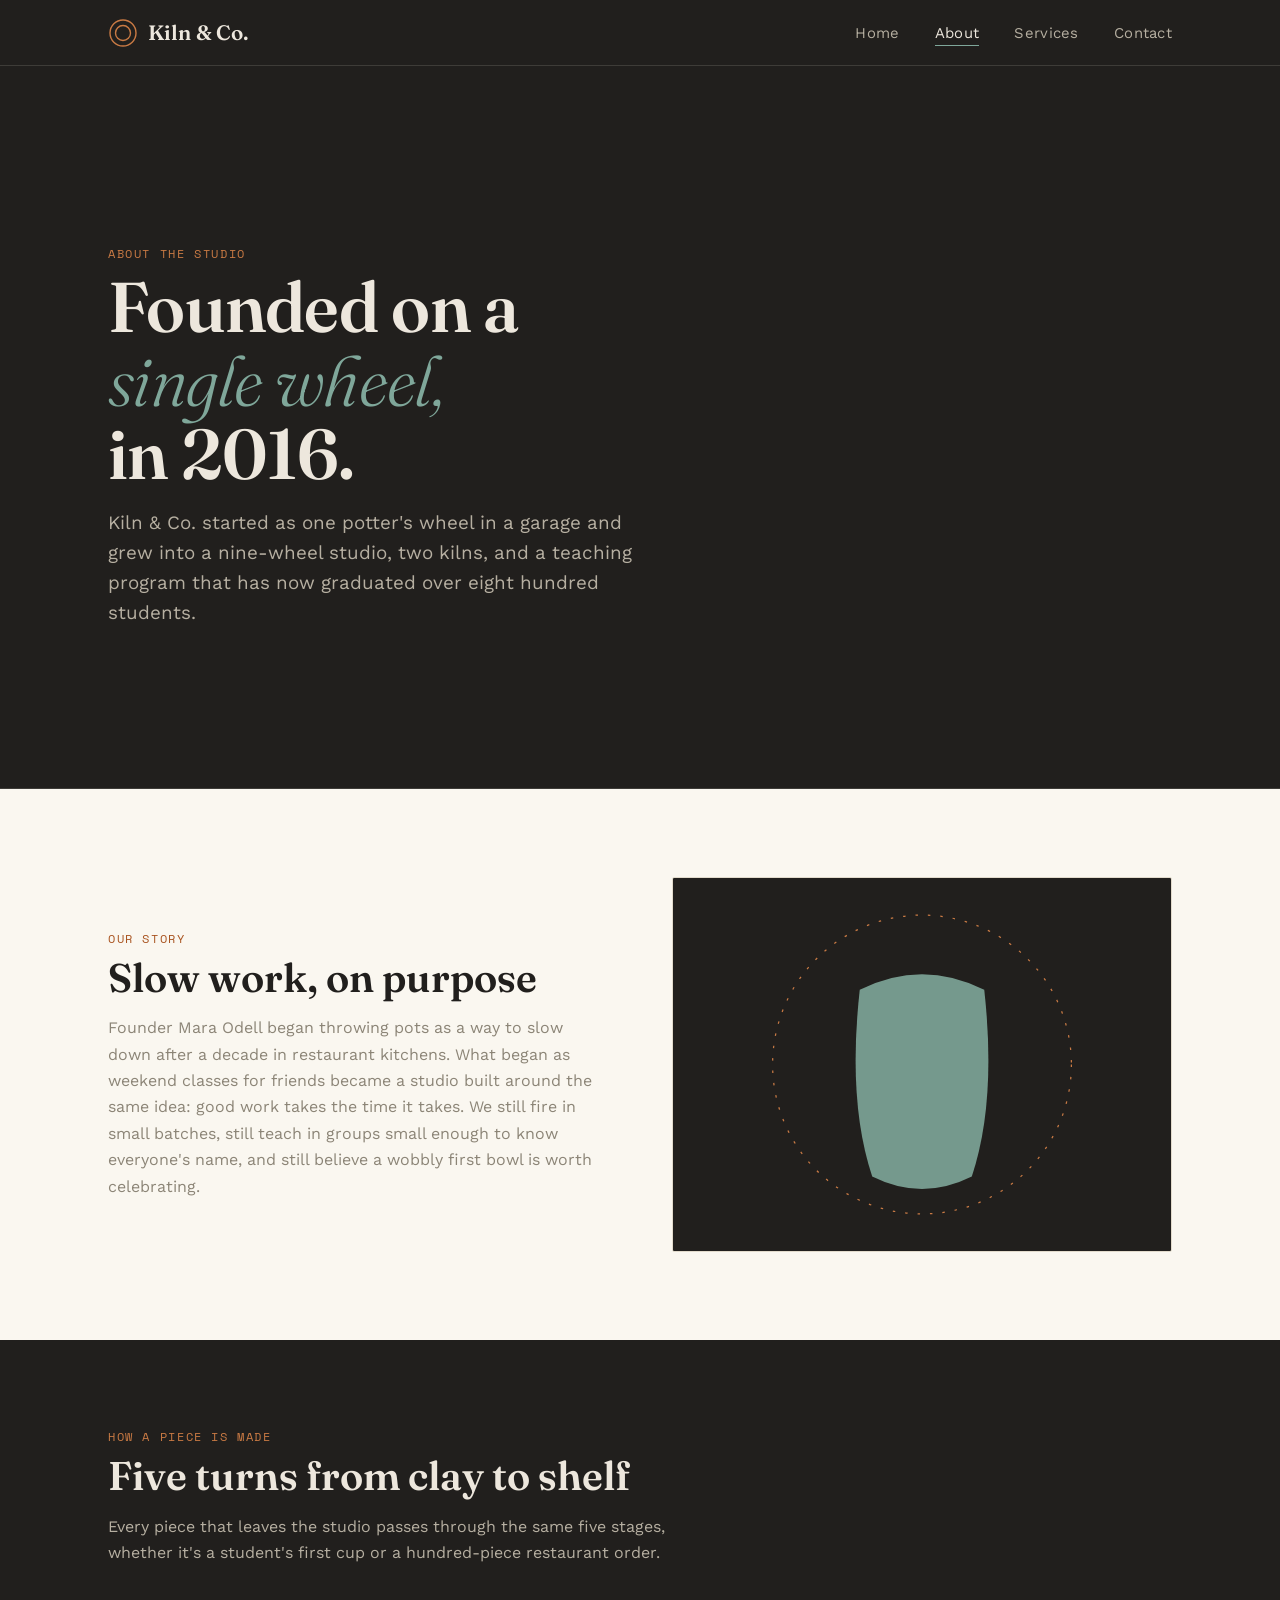
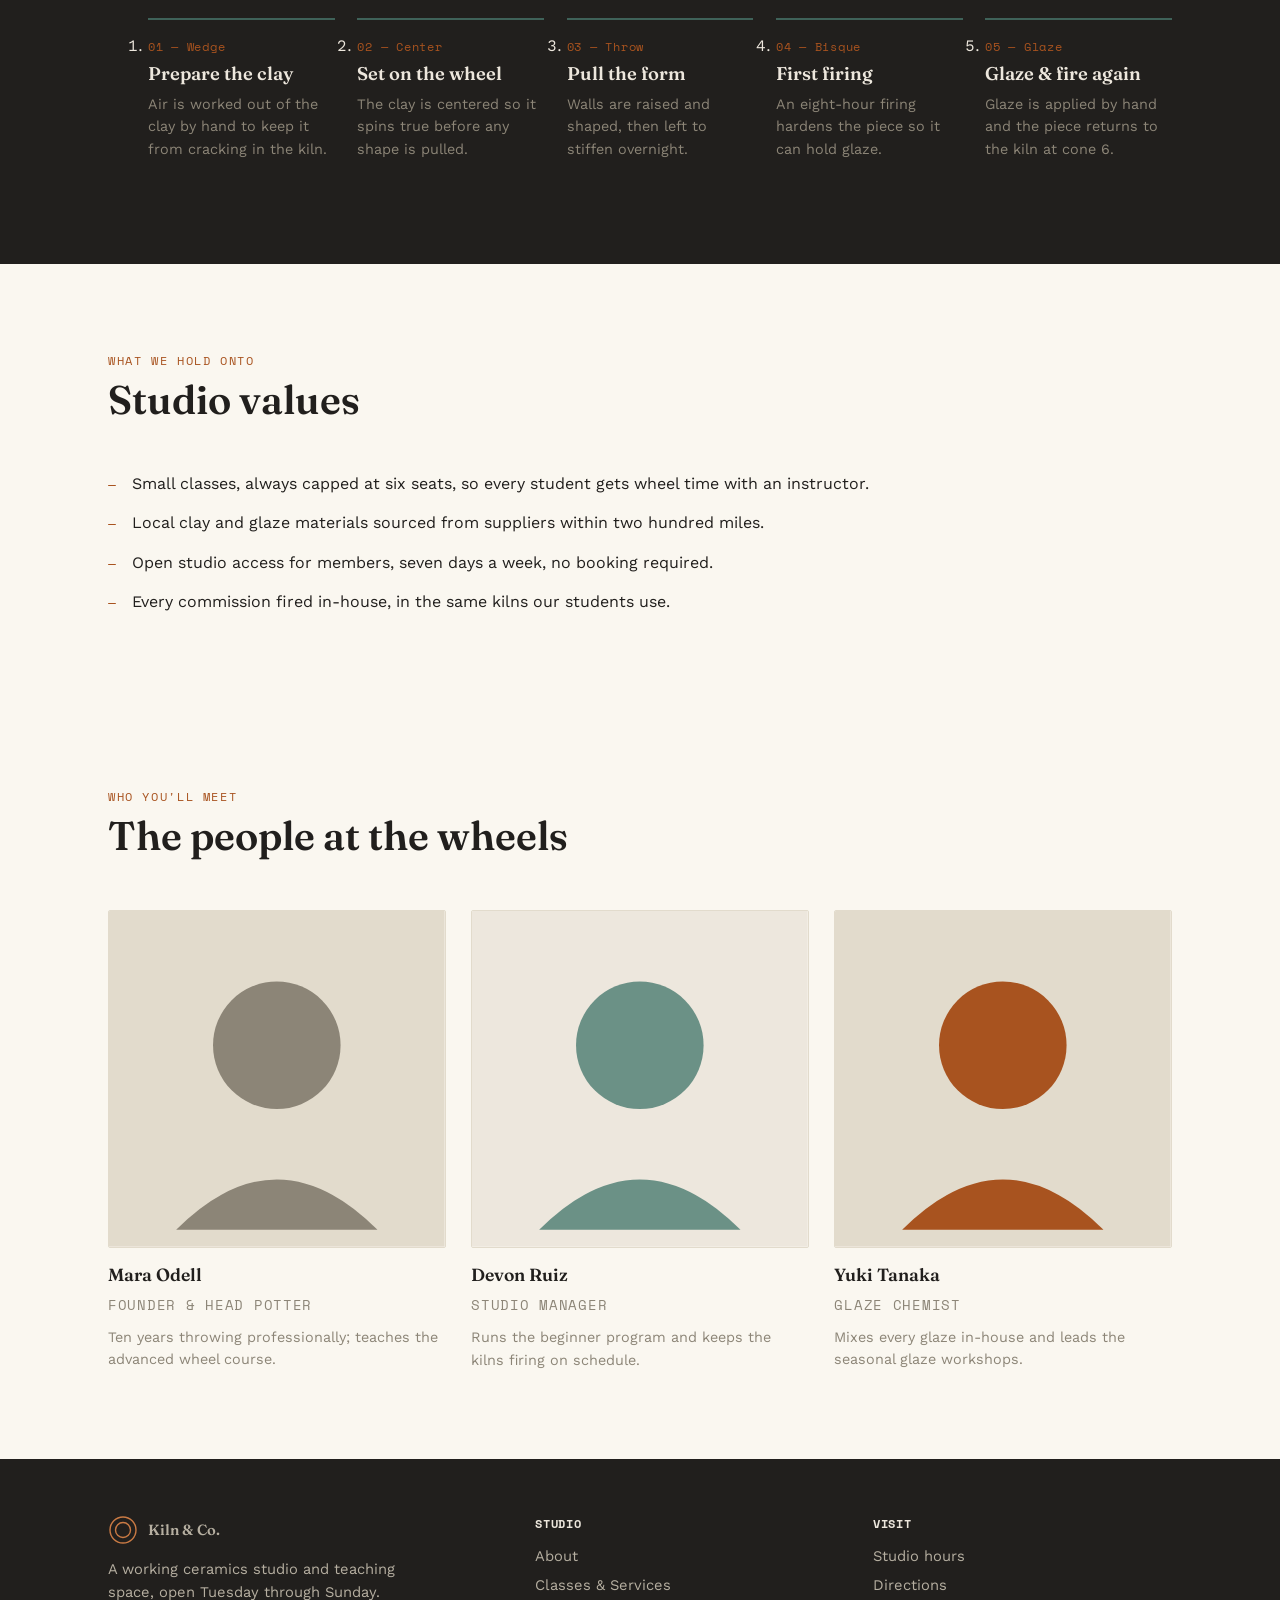
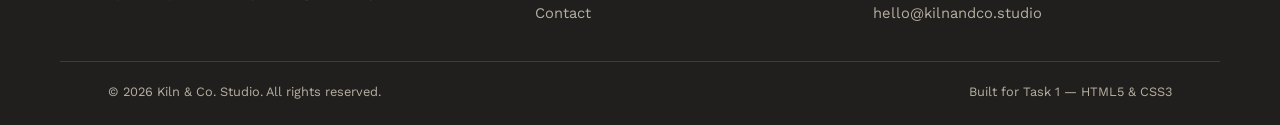
==== about.html @ 034b01cf "Initial commit" ====
<!DOCTYPE html>
<html lang="en">
<head>
<meta charset="UTF-8" />
<meta name="viewport" content="width=device-width, initial-scale=1.0" />
<title>About — Kiln &amp; Co.</title>
<meta name="description" content="The story, process, and people behind Kiln & Co. ceramics studio." />
<link rel="preconnect" href="https://fonts.googleapis.com">
<link rel="preconnect" href="https://fonts.gstatic.com" crossorigin>
<link href="https://fonts.googleapis.com/css2?family=Fraunces:ital,wght@0,300;0,600;1,300&family=Work+Sans:wght@400;500;600&family=Space+Mono:wght@400;700&display=swap" rel="stylesheet">
<link rel="stylesheet" href="assets/css/style.css" />
</head>
<body>

<header class="site-header">
  <div class="wrap site-header__inner">
    <a href="index.html" class="logo">
      <svg class="logo__mark" viewBox="0 0 30 30"><circle cx="15" cy="15" r="13"/><circle cx="15" cy="15" r="7.5"/></svg>
      Kiln &amp; Co.
    </a>
    <button class="nav-toggle" aria-expanded="false" aria-controls="primary-nav" aria-label="Toggle navigation menu">
      <span></span>
    </button>
    <nav class="primary-nav" id="primary-nav" aria-label="Primary">
      <ul>
        <li><a href="index.html">Home</a></li>
        <li><a href="about.html" aria-current="page">About</a></li>
        <li><a href="services.html">Services</a></li>
        <li><a href="contact.html">Contact</a></li>
      </ul>
    </nav>
  </div>
</header>

<main>

  <section class="hero hero--page">
    <div class="wrap hero__inner">
      <div>
        <p class="eyebrow eyebrow--light">About the studio</p>
        <h1 class="hero__title">Founded on a<br /><em>single wheel,</em><br />in 2016.</h1>
        <p class="hero__lede">Kiln & Co. started as one potter's wheel in a garage and grew into a nine-wheel studio, two kilns, and a teaching program that has now graduated over eight hundred students.</p>
      </div>
    </div>
  </section>

  <section class="section section--paper">
    <div class="wrap">
      <div class="split">
        <div>
          <p class="eyebrow">Our story</p>
          <h2 class="section__title">Slow work, on purpose</h2>
          <p class="section__lede">Founder Mara Odell began throwing pots as a way to slow down after a decade in restaurant kitchens. What began as weekend classes for friends became a studio built around the same idea: good work takes the time it takes. We still fire in small batches, still teach in groups small enough to know everyone's name, and still believe a wobbly first bowl is worth celebrating.</p>
        </div>
        <div class="visual-frame">
          <svg viewBox="0 0 400 300" preserveAspectRatio="xMidYMid slice"><rect width="400" height="300" fill="#211f1d"/><path d="M150 90 Q140 180 160 240 Q200 260 240 240 Q260 180 250 90 Q200 65 150 90 Z" fill="#7fa79a" opacity="0.9"/><circle cx="200" cy="150" r="120" fill="none" stroke="#c97a44" stroke-width="1" stroke-dasharray="2 8"/></svg>
        </div>
      </div>
    </div>
  </section>

  <section class="section section--ink">
    <div class="wrap">
      <div class="section__head">
        <p class="eyebrow eyebrow--light">How a piece is made</p>
        <h2 class="section__title">Five turns from clay to shelf</h2>
        <p class="section__lede">Every piece that leaves the studio passes through the same five stages, whether it's a student's first cup or a hundred-piece restaurant order.</p>
      </div>
      <ol class="process">
        <li class="process__step">
          <span class="process__num">01 — Wedge</span>
          <h3 class="process__title">Prepare the clay</h3>
          <p>Air is worked out of the clay by hand to keep it from cracking in the kiln.</p>
        </li>
        <li class="process__step">
          <span class="process__num">02 — Center</span>
          <h3 class="process__title">Set on the wheel</h3>
          <p>The clay is centered so it spins true before any shape is pulled.</p>
        </li>
        <li class="process__step">
          <span class="process__num">03 — Throw</span>
          <h3 class="process__title">Pull the form</h3>
          <p>Walls are raised and shaped, then left to stiffen overnight.</p>
        </li>
        <li class="process__step">
          <span class="process__num">04 — Bisque</span>
          <h3 class="process__title">First firing</h3>
          <p>An eight-hour firing hardens the piece so it can hold glaze.</p>
        </li>
        <li class="process__step">
          <span class="process__num">05 — Glaze</span>
          <h3 class="process__title">Glaze &amp; fire again</h3>
          <p>Glaze is applied by hand and the piece returns to the kiln at cone 6.</p>
        </li>
      </ol>
    </div>
  </section>

  <section class="section section--paper">
    <div class="wrap">
      <div class="section__head">
        <p class="eyebrow">What we hold onto</p>
        <h2 class="section__title">Studio values</h2>
      </div>
      <ul class="value-list">
        <li><span class="value-mark">—</span><span>Small classes, always capped at six seats, so every student gets wheel time with an instructor.</span></li>
        <li><span class="value-mark">—</span><span>Local clay and glaze materials sourced from suppliers within two hundred miles.</span></li>
        <li><span class="value-mark">—</span><span>Open studio access for members, seven days a week, no booking required.</span></li>
        <li><span class="value-mark">—</span><span>Every commission fired in-house, in the same kilns our students use.</span></li>
      </ul>
    </div>
  </section>

  <section class="section section--paper">
    <div class="wrap">
      <div class="section__head">
        <p class="eyebrow">Who you'll meet</p>
        <h2 class="section__title">The people at the wheels</h2>
      </div>
      <div class="grid grid--3">
        <article class="person">
          <div class="person__portrait">
            <svg viewBox="0 0 200 200" preserveAspectRatio="xMidYMid slice"><rect width="200" height="200" fill="#e2dbcc"/><circle cx="100" cy="80" r="38" fill="#8c8577"/><path d="M40 190 Q100 130 160 190 Z" fill="#8c8577"/></svg>
          </div>
          <h3 class="person__name">Mara Odell</h3>
          <p class="person__role">Founder &amp; Head Potter</p>
          <p>Ten years throwing professionally; teaches the advanced wheel course.</p>
        </article>
        <article class="person">
          <div class="person__portrait">
            <svg viewBox="0 0 200 200" preserveAspectRatio="xMidYMid slice"><rect width="200" height="200" fill="#ede7dd"/><circle cx="100" cy="80" r="38" fill="#6b9186"/><path d="M40 190 Q100 130 160 190 Z" fill="#6b9186"/></svg>
          </div>
          <h3 class="person__name">Devon Ruiz</h3>
          <p class="person__role">Studio Manager</p>
          <p>Runs the beginner program and keeps the kilns firing on schedule.</p>
        </article>
        <article class="person">
          <div class="person__portrait">
            <svg viewBox="0 0 200 200" preserveAspectRatio="xMidYMid slice"><rect width="200" height="200" fill="#e2dbcc"/><circle cx="100" cy="80" r="38" fill="#a8531f"/><path d="M40 190 Q100 130 160 190 Z" fill="#a8531f"/></svg>
          </div>
          <h3 class="person__name">Yuki Tanaka</h3>
          <p class="person__role">Glaze Chemist</p>
          <p>Mixes every glaze in-house and leads the seasonal glaze workshops.</p>
        </article>
      </div>
    </div>
  </section>

</main>

<footer class="site-footer">
  <div class="wrap footer-grid">
    <div class="footer-brand">
      <a href="index.html" class="logo">
        <svg class="logo__mark" viewBox="0 0 30 30"><circle cx="15" cy="15" r="13"/><circle cx="15" cy="15" r="7.5"/></svg>
        Kiln &amp; Co.
      </a>
      <p>A working ceramics studio and teaching space, open Tuesday through Sunday.</p>
    </div>
    <div>
      <h4>Studio</h4>
      <ul>
        <li><a href="about.html">About</a></li>
        <li><a href="services.html">Classes &amp; Services</a></li>
        <li><a href="contact.html">Contact</a></li>
      </ul>
    </div>
    <div>
      <h4>Visit</h4>
      <ul>
        <li><a href="contact.html">Studio hours</a></li>
        <li><a href="contact.html">Directions</a></li>
        <li><a href="mailto:hello@kilnandco.studio">hello@kilnandco.studio</a></li>
      </ul>
    </div>
  </div>
  <div class="wrap footer-bottom">
    <span>© 2026 Kiln &amp; Co. Studio. All rights reserved.</span>
    <span>Built for Task 1 — HTML5 &amp; CSS3</span>
  </div>
</footer>

<script src="assets/js/main.js"></script>
</body>
</html>
---- assets/css/style.css ----
:root {
  --ink: #211f1d;
  --ink-soft: #33302b;
  --ink-line: rgba(237, 231, 221, 0.14);
  --bone: #ede7dd;
  --bone-dim: #e2dbcc;
  --paper: #faf7f0;
  --glaze: #3f6259;
  --glaze-light: #7fa79a;
  --glaze-dim: #eaf0ee;
  --ember: #a8531f;
  --ember-light: #c97a44;
  --muted: #8c8577;
  --muted-on-dark: #b6afa1;

  --font-display: "Fraunces", "Iowan Old Style", serif;
  --font-body: "Work Sans", -apple-system, BlinkMacSystemFont, sans-serif;
  --font-label: "Space Mono", "Courier New", monospace;

  --max-w: 1160px;
  --gutter: clamp(1.25rem, 4vw, 3rem);
  --radius: 2px;
}

*,
*::before,
*::after {
  box-sizing: border-box;
}

html {
  scroll-behavior: smooth;
}

@media (prefers-reduced-motion: reduce) {
  html {
    scroll-behavior: auto;
  }
  *,
  *::before,
  *::after {
    animation-duration: 0.001ms !important;
    animation-iteration-count: 1 !important;
    transition-duration: 0.001ms !important;
  }
}

body {
  margin: 0;
  font-family: var(--font-body);
  color: var(--ink);
  background: var(--bone);
  -webkit-font-smoothing: antialiased;
}

img {
  max-width: 100%;
  display: block;
}

a {
  color: inherit;
}

ul {
  margin: 0;
  padding: 0;
}

h1,
h2,
h3,
h4,
p,
figure {
  margin: 0;
}

button {
  font-family: inherit;
}

:focus-visible {
  outline: 2px solid var(--ember);
  outline-offset: 3px;
}

.wrap {
  max-width: var(--max-w);
  margin-inline: auto;
  padding-inline: var(--gutter);
}

.eyebrow {
  font-family: var(--font-label);
  font-size: 0.72rem;
  letter-spacing: 0.14em;
  text-transform: uppercase;
  color: var(--ember);
}

.eyebrow--light {
  color: var(--ember-light);
}

.site-header {
  background: var(--ink);
  color: var(--bone);
  position: sticky;
  top: 0;
  z-index: 100;
  border-bottom: 1px solid var(--ink-line);
}

.site-header__inner {
  display: flex;
  align-items: center;
  justify-content: space-between;
  padding-block: 1.1rem;
}

.logo {
  display: flex;
  align-items: center;
  gap: 0.6rem;
  font-family: var(--font-display);
  font-size: 1.3rem;
  font-weight: 600;
  letter-spacing: 0.01em;
  text-decoration: none;
  color: var(--bone);
}

.logo__mark {
  width: 30px;
  height: 30px;
  flex-shrink: 0;
}

.logo__mark circle {
  fill: none;
  stroke: var(--ember-light);
  stroke-width: 1.4;
}

.nav-toggle {
  display: none;
  background: none;
  border: 1px solid var(--ink-line);
  border-radius: var(--radius);
  color: var(--bone);
  width: 42px;
  height: 38px;
  cursor: pointer;
  position: relative;
}

.nav-toggle span,
.nav-toggle span::before,
.nav-toggle span::after {
  content: "";
  position: absolute;
  left: 10px;
  right: 10px;
  height: 1.5px;
  background: var(--bone);
  transition: transform 0.25s ease, opacity 0.25s ease;
}

.nav-toggle span {
  top: 18px;
}

.nav-toggle span::before {
  top: -7px;
}

.nav-toggle span::after {
  top: 7px;
}

.nav-toggle[aria-expanded="true"] span {
  background: transparent;
}

.nav-toggle[aria-expanded="true"] span::before {
  transform: translateY(7px) rotate(45deg);
}

.nav-toggle[aria-expanded="true"] span::after {
  transform: translateY(-7px) rotate(-45deg);
}

.primary-nav ul {
  display: flex;
  gap: clamp(1.2rem, 3vw, 2.2rem);
  list-style: none;
}

.primary-nav a {
  text-decoration: none;
  font-size: 0.93rem;
  letter-spacing: 0.02em;
  color: var(--muted-on-dark);
  position: relative;
  padding-bottom: 4px;
}

.primary-nav a::after {
  content: "";
  position: absolute;
  left: 0;
  bottom: 0;
  width: 0;
  height: 1.5px;
  background: var(--ember-light);
  transition: width 0.25s ease;
}

.primary-nav a:hover,
.primary-nav a:focus-visible {
  color: var(--bone);
}

.primary-nav a:hover::after,
.primary-nav a:focus-visible::after {
  width: 100%;
}

.primary-nav a[aria-current="page"] {
  color: var(--bone);
}

.primary-nav a[aria-current="page"]::after {
  width: 100%;
  background: var(--glaze-light);
}

@media (max-width: 780px) {
  .nav-toggle {
    display: block;
  }

  .primary-nav {
    display: block;
    max-height: 0;
    overflow: hidden;
    transition: max-height 0.3s ease;
    width: 100%;
  }

  .primary-nav.is-open {
    max-height: 320px;
  }

  .site-header__inner {
    flex-wrap: wrap;
  }

  .primary-nav ul {
    flex-direction: column;
    gap: 0;
    padding-block: 0.5rem 1.2rem;
  }

  .primary-nav a {
    display: block;
    padding: 0.65rem 0;
    border-bottom: 1px solid var(--ink-line);
  }
}

.hero {
  background: var(--ink);
  color: var(--bone);
  position: relative;
  overflow: hidden;
  border-bottom: 1px solid var(--ink-line);
}

.hero__inner {
  padding-block: clamp(3.5rem, 9vw, 7.5rem) clamp(3rem, 8vw, 6rem);
  display: grid;
  grid-template-columns: 1.1fr 0.9fr;
  gap: clamp(2rem, 5vw, 4rem);
  align-items: center;
  position: relative;
  z-index: 2;
}

.hero--page {
  padding-block: clamp(2.6rem, 6vw, 4rem);
}

.hero--page .hero__inner {
  grid-template-columns: 1fr;
  text-align: left;
}

.hero__title {
  font-family: var(--font-display);
  font-weight: 600;
  font-size: clamp(2.4rem, 5.6vw, 4.4rem);
  line-height: 1.04;
  letter-spacing: -0.01em;
  margin-block: 0.5rem 1.1rem;
}

.hero__title em {
  font-style: italic;
  font-weight: 300;
  color: var(--glaze-light);
}

.hero__lede {
  font-size: clamp(1.02rem, 1.6vw, 1.18rem);
  line-height: 1.6;
  color: var(--muted-on-dark);
  max-width: 46ch;
}

.hero__actions {
  display: flex;
  gap: 1rem;
  margin-top: 2rem;
  flex-wrap: wrap;
}

.hero__wheel {
  position: relative;
  aspect-ratio: 1;
  width: 100%;
  max-width: 420px;
  justify-self: center;
}

.hero__wheel svg {
  width: 100%;
  height: 100%;
  animation: spin 60s linear infinite;
}

@keyframes spin {
  to {
    transform: rotate(360deg);
  }
}

.hero__wheel circle {
  fill: none;
  stroke: var(--ink-line);
}

.hero__wheel .ring-a {
  stroke: var(--ember-light);
  stroke-dasharray: 4 10;
}

.hero__wheel .ring-b {
  stroke: var(--glaze-light);
  opacity: 0.6;
}

.hero-bg-rings {
  position: absolute;
  right: -12%;
  top: 50%;
  transform: translateY(-50%);
  width: 640px;
  height: 640px;
  opacity: 0.12;
  z-index: 1;
  pointer-events: none;
}

.hero-bg-rings circle {
  fill: none;
  stroke: var(--bone);
}

.btn {
  display: inline-flex;
  align-items: center;
  gap: 0.5rem;
  font-family: var(--font-body);
  font-size: 0.94rem;
  font-weight: 500;
  padding: 0.85rem 1.6rem;
  border-radius: var(--radius);
  text-decoration: none;
  border: 1px solid transparent;
  cursor: pointer;
  transition: background 0.2s ease, color 0.2s ease, border-color 0.2s ease, transform 0.15s ease;
}

.btn:hover {
  transform: translateY(-1px);
}

.btn--primary {
  background: var(--ember);
  color: var(--paper);
}

.btn--primary:hover {
  background: var(--ember-light);
}

.btn--ghost {
  border-color: var(--ink-line);
  color: var(--bone);
}

.btn--ghost:hover {
  border-color: var(--bone);
}

.btn--dark {
  background: var(--ink);
  color: var(--bone);
}

.btn--dark:hover {
  background: var(--ink-soft);
}

.section {
  padding-block: clamp(3rem, 7vw, 5.5rem);
}

.section--paper {
  background: var(--paper);
}

.section--ink {
  background: var(--ink);
  color: var(--bone);
}

.section__head {
  max-width: 62ch;
  margin-bottom: clamp(2rem, 5vw, 3.2rem);
}

.section__title {
  font-family: var(--font-display);
  font-size: clamp(1.7rem, 3.4vw, 2.5rem);
  font-weight: 600;
  margin-top: 0.5rem;
  line-height: 1.15;
}

.section__lede {
  margin-top: 0.9rem;
  color: var(--muted);
  line-height: 1.65;
  max-width: 60ch;
}

.section--ink .section__lede {
  color: var(--muted-on-dark);
}

.grid {
  display: grid;
  gap: 1.6rem;
}

.grid--3 {
  grid-template-columns: repeat(3, 1fr);
}

.grid--2 {
  grid-template-columns: repeat(2, 1fr);
}

.grid--4 {
  grid-template-columns: repeat(4, 1fr);
}

@media (max-width: 900px) {
  .grid--3,
  .grid--4 {
    grid-template-columns: repeat(2, 1fr);
  }
}

@media (max-width: 600px) {
  .grid--2,
  .grid--3,
  .grid--4 {
    grid-template-columns: 1fr;
  }
}

.card {
  background: var(--bone);
  border: 1px solid var(--bone-dim);
  border-radius: var(--radius);
  padding: 1.8rem;
  display: flex;
  flex-direction: column;
  gap: 0.9rem;
  transition: transform 0.2s ease, box-shadow 0.2s ease;
}

.section--paper .card {
  background: var(--bone);
}

.card:hover {
  transform: translateY(-4px);
  box-shadow: 0 14px 30px rgba(33, 31, 29, 0.08);
}

.card__icon {
  width: 42px;
  height: 42px;
}

.card__icon circle,
.card__icon path {
  fill: none;
  stroke: var(--glaze);
  stroke-width: 1.5;
}

.card__title {
  font-family: var(--font-display);
  font-size: 1.28rem;
  font-weight: 600;
}

.card p {
  color: var(--muted);
  line-height: 1.6;
  font-size: 0.96rem;
}

.card__price {
  font-family: var(--font-label);
  color: var(--ember);
  font-size: 0.85rem;
}

.process {
  display: grid;
  grid-template-columns: repeat(5, 1fr);
  gap: 1.4rem;
  counter-reset: turn;
}

@media (max-width: 900px) {
  .process {
    grid-template-columns: repeat(2, 1fr);
  }
}

@media (max-width: 560px) {
  .process {
    grid-template-columns: 1fr;
  }
}

.process__step {
  border-top: 2px solid var(--glaze);
  padding-top: 1rem;
}

.process__num {
  font-family: var(--font-label);
  font-size: 0.78rem;
  color: var(--ember);
  letter-spacing: 0.06em;
}

.process__title {
  font-family: var(--font-display);
  font-size: 1.15rem;
  font-weight: 600;
  margin-top: 0.4rem;
}

.process__step p {
  margin-top: 0.5rem;
  color: var(--muted);
  font-size: 0.9rem;
  line-height: 1.55;
}

.gallery {
  display: grid;
  grid-template-columns: repeat(4, 1fr);
  gap: 1.1rem;
}

@media (max-width: 900px) {
  .gallery {
    grid-template-columns: repeat(2, 1fr);
  }
}

@media (max-width: 560px) {
  .gallery {
    grid-template-columns: 1fr;
  }
}

.gallery__item {
  border-radius: var(--radius);
  overflow: hidden;
  aspect-ratio: 4/5;
  position: relative;
  border: 1px solid var(--bone-dim);
}

.gallery__item svg {
  width: 100%;
  height: 100%;
}

.gallery__item figcaption {
  position: absolute;
  left: 0;
  right: 0;
  bottom: 0;
  padding: 0.7rem 0.9rem;
  font-family: var(--font-label);
  font-size: 0.7rem;
  letter-spacing: 0.04em;
  color: var(--paper);
  background: linear-gradient(to top, rgba(33, 31, 29, 0.75), transparent);
}

.person {
  text-align: left;
}

.person__portrait {
  aspect-ratio: 1;
  border-radius: var(--radius);
  overflow: hidden;
  margin-bottom: 1rem;
  border: 1px solid var(--bone-dim);
}

.person__name {
  font-family: var(--font-display);
  font-weight: 600;
  font-size: 1.1rem;
}

.person__role {
  font-family: var(--font-label);
  font-size: 0.72rem;
  color: var(--ember);
  letter-spacing: 0.05em;
  text-transform: uppercase;
  margin-top: 0.2rem;
}

.person p {
  margin-top: 0.6rem;
  color: var(--muted);
  font-size: 0.9rem;
  line-height: 1.55;
}

.quote {
  border-left: 2px solid var(--ember);
  padding-left: clamp(1.2rem, 3vw, 2rem);
}

.quote p {
  font-family: var(--font-display);
  font-style: italic;
  font-size: clamp(1.3rem, 2.6vw, 1.8rem);
  line-height: 1.4;
  font-weight: 300;
}

.quote cite {
  display: block;
  margin-top: 1rem;
  font-style: normal;
  font-family: var(--font-label);
  font-size: 0.78rem;
  color: var(--muted);
  letter-spacing: 0.03em;
}

.table-wrap {
  overflow-x: auto;
  border: 1px solid var(--bone-dim);
  border-radius: var(--radius);
}

table {
  width: 100%;
  border-collapse: collapse;
  min-width: 560px;
  background: var(--paper);
}

caption {
  text-align: left;
  font-family: var(--font-label);
  font-size: 0.75rem;
  color: var(--muted);
  padding: 0.9rem 1.2rem 0;
}

th,
td {
  text-align: left;
  padding: 0.95rem 1.2rem;
  border-bottom: 1px solid var(--bone-dim);
  font-size: 0.92rem;
}

thead th {
  font-family: var(--font-label);
  font-size: 0.72rem;
  letter-spacing: 0.05em;
  text-transform: uppercase;
  color: var(--muted);
  background: var(--bone);
}

tbody tr:last-child td {
  border-bottom: none;
}

tbody tr:hover {
  background: var(--glaze-dim);
}

.form-grid {
  display: grid;
  grid-template-columns: 1fr 1fr;
  gap: 1.2rem;
}

@media (max-width: 640px) {
  .form-grid {
    grid-template-columns: 1fr;
  }
}

.field {
  display: flex;
  flex-direction: column;
  gap: 0.4rem;
}

.field--full {
  grid-column: 1 / -1;
}

.field label {
  font-family: var(--font-label);
  font-size: 0.72rem;
  letter-spacing: 0.05em;
  text-transform: uppercase;
  color: var(--muted);
}

.field input,
.field select,
.field textarea {
  font-family: var(--font-body);
  font-size: 0.98rem;
  padding: 0.75rem 0.9rem;
  border: 1px solid var(--bone-dim);
  border-radius: var(--radius);
  background: var(--paper);
  color: var(--ink);
}

.field input:focus,
.field select:focus,
.field textarea:focus {
  outline: none;
  border-color: var(--glaze);
  box-shadow: 0 0 0 3px var(--glaze-dim);
}

.field textarea {
  resize: vertical;
  min-height: 130px;
}

.field-hint {
  font-size: 0.78rem;
  color: var(--muted);
}

.checkbox-field {
  display: flex;
  align-items: flex-start;
  gap: 0.6rem;
  grid-column: 1 / -1;
}

.checkbox-field input {
  margin-top: 0.25rem;
}

.checkbox-field label {
  font-family: var(--font-body);
  text-transform: none;
  letter-spacing: normal;
  font-size: 0.88rem;
  color: var(--muted);
}

.contact-layout {
  display: grid;
  grid-template-columns: 1fr 0.85fr;
  gap: clamp(2rem, 5vw, 4rem);
  align-items: start;
}

@media (max-width: 900px) {
  .contact-layout {
    grid-template-columns: 1fr;
  }
}

.info-list {
  list-style: none;
  display: flex;
  flex-direction: column;
  gap: 1.3rem;
}

.info-list li {
  border-top: 1px solid var(--bone-dim);
  padding-top: 1rem;
}

.info-list .label {
  font-family: var(--font-label);
  font-size: 0.72rem;
  letter-spacing: 0.05em;
  text-transform: uppercase;
  color: var(--ember);
}

.info-list .value {
  margin-top: 0.3rem;
  font-size: 1rem;
}

.map-frame {
  border: 1px solid var(--bone-dim);
  border-radius: var(--radius);
  overflow: hidden;
  margin-top: 1.6rem;
}

.map-frame iframe {
  width: 100%;
  height: 320px;
  border: 0;
  display: block;
}

.faq details {
  border-top: 1px solid var(--bone-dim);
  padding-block: 1.1rem;
}

.faq details:last-child {
  border-bottom: 1px solid var(--bone-dim);
}

.faq summary {
  cursor: pointer;
  font-family: var(--font-display);
  font-weight: 600;
  font-size: 1.05rem;
  list-style: none;
  display: flex;
  justify-content: space-between;
  align-items: center;
}

.faq summary::-webkit-details-marker {
  display: none;
}

.faq summary::after {
  content: "+";
  font-family: var(--font-body);
  color: var(--ember);
  font-size: 1.3rem;
  transition: transform 0.2s ease;
}

.faq details[open] summary::after {
  transform: rotate(45deg);
}

.faq details p {
  margin-top: 0.7rem;
  color: var(--muted);
  line-height: 1.6;
  max-width: 65ch;
}

.wheel-divider {
  display: flex;
  align-items: center;
  gap: 1rem;
  padding-block: 0.5rem;
}

.wheel-divider svg {
  width: 22px;
  height: 22px;
  flex-shrink: 0;
}

.wheel-divider svg circle {
  fill: none;
  stroke: var(--ember);
}

.wheel-divider__line {
  flex: 1;
  height: 1px;
  background: var(--bone-dim);
}

.section--ink .wheel-divider__line {
  background: var(--ink-line);
}

.site-footer {
  background: var(--ink);
  color: var(--muted-on-dark);
  padding-block: clamp(2.5rem, 5vw, 3.5rem) 1.6rem;
}

.footer-grid {
  display: grid;
  grid-template-columns: 1.3fr 1fr 1fr;
  gap: 2.4rem;
}

@media (max-width: 700px) {
  .footer-grid {
    grid-template-columns: 1fr;
  }
}

.footer-grid h4 {
  font-family: var(--font-label);
  font-size: 0.72rem;
  letter-spacing: 0.06em;
  text-transform: uppercase;
  color: var(--bone);
  margin-bottom: 0.9rem;
}

.footer-grid ul {
  list-style: none;
  display: flex;
  flex-direction: column;
  gap: 0.6rem;
}

.footer-grid a {
  text-decoration: none;
  color: var(--muted-on-dark);
  font-size: 0.92rem;
}

.footer-grid a:hover {
  color: var(--bone);
}

.footer-brand p {
  margin-top: 0.8rem;
  color: var(--muted-on-dark);
  font-size: 0.92rem;
  line-height: 1.6;
  max-width: 32ch;
}

.footer-bottom {
  margin-top: 2.4rem;
  padding-top: 1.4rem;
  border-top: 1px solid var(--ink-line);
  display: flex;
  justify-content: space-between;
  flex-wrap: wrap;
  gap: 0.6rem;
  font-size: 0.8rem;
  color: var(--muted-on-dark);
}

.split {
  display: grid;
  grid-template-columns: 1fr 1fr;
  gap: clamp(2rem, 5vw, 4rem);
  align-items: center;
}

@media (max-width: 800px) {
  .split {
    grid-template-columns: 1fr;
  }
}

.visual-frame {
  border-radius: var(--radius);
  overflow: hidden;
  border: 1px solid var(--bone-dim);
  aspect-ratio: 4/3;
}

.visual-frame svg {
  width: 100%;
  height: 100%;
}

.value-list {
  display: flex;
  flex-direction: column;
  gap: 1.2rem;
}

.value-list li {
  display: flex;
  gap: 1rem;
  align-items: baseline;
}

.value-list .value-mark {
  font-family: var(--font-label);
  color: var(--ember);
  font-size: 0.8rem;
}
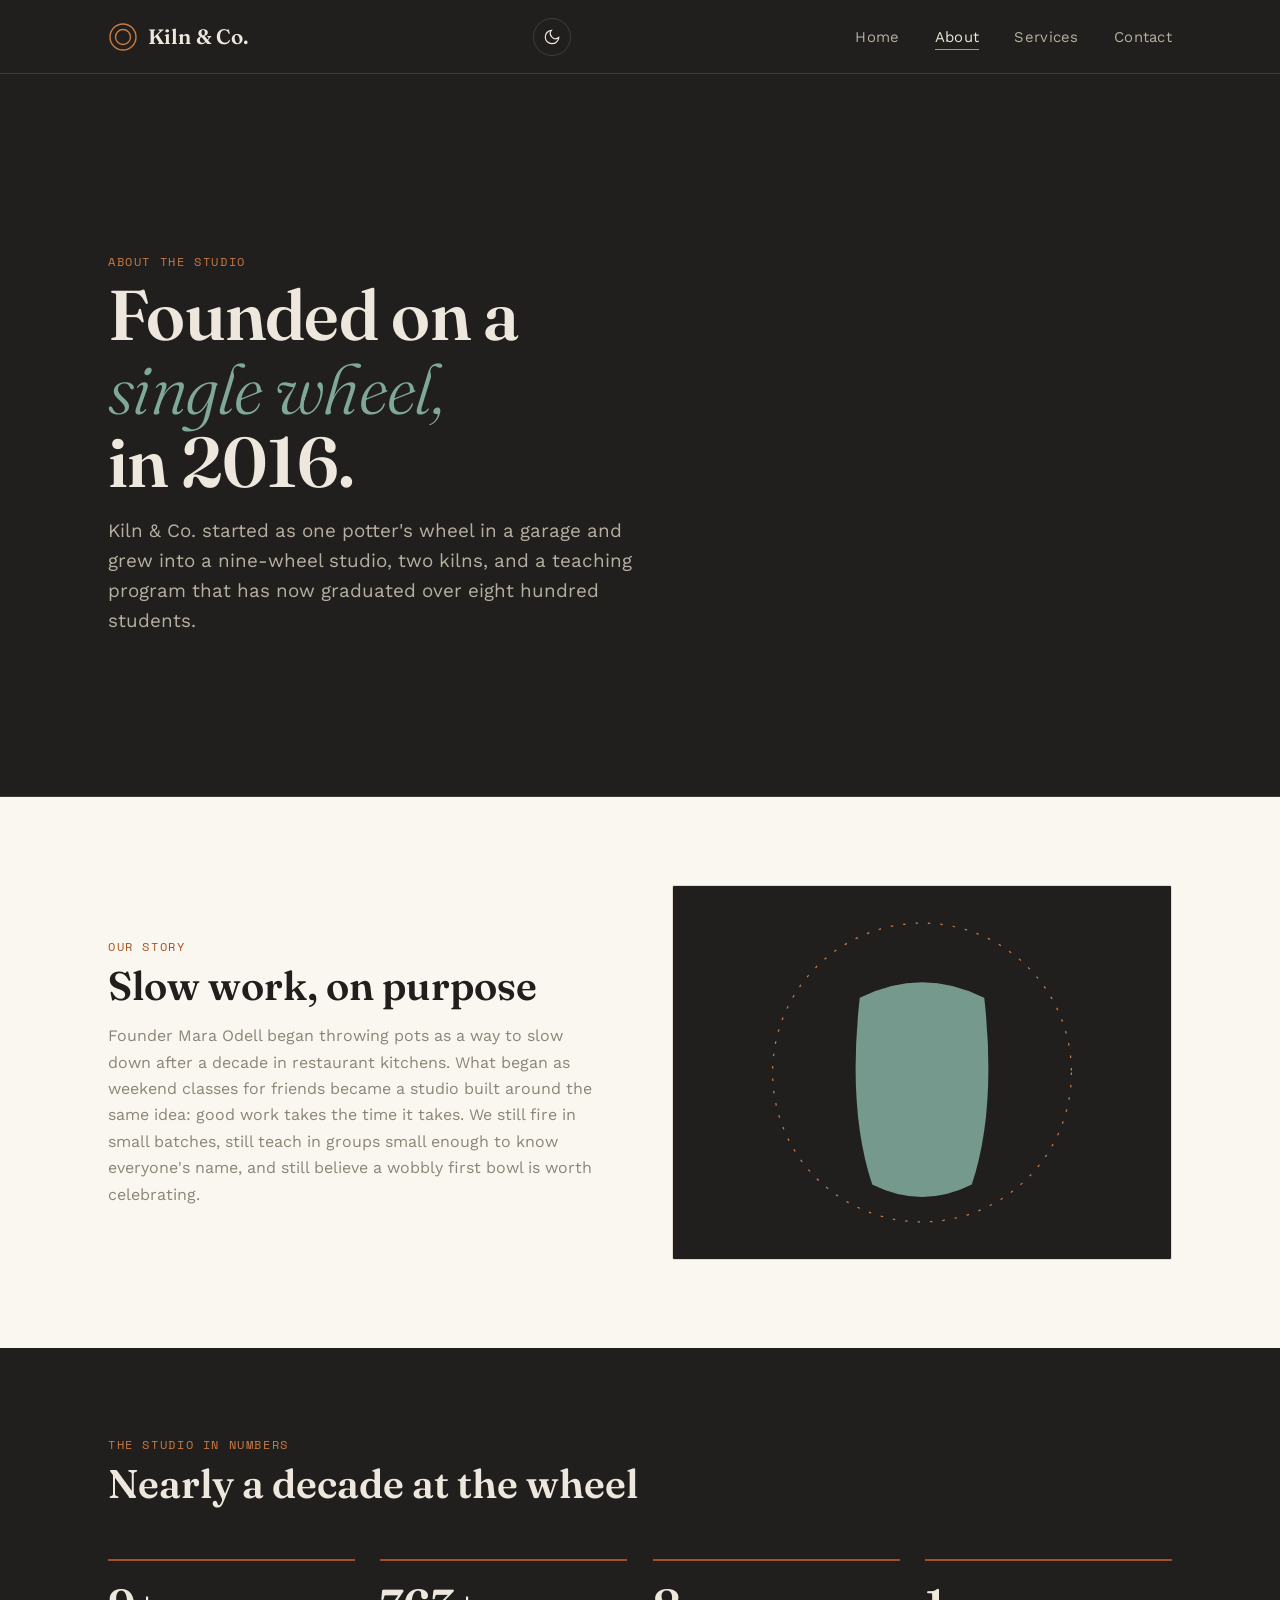
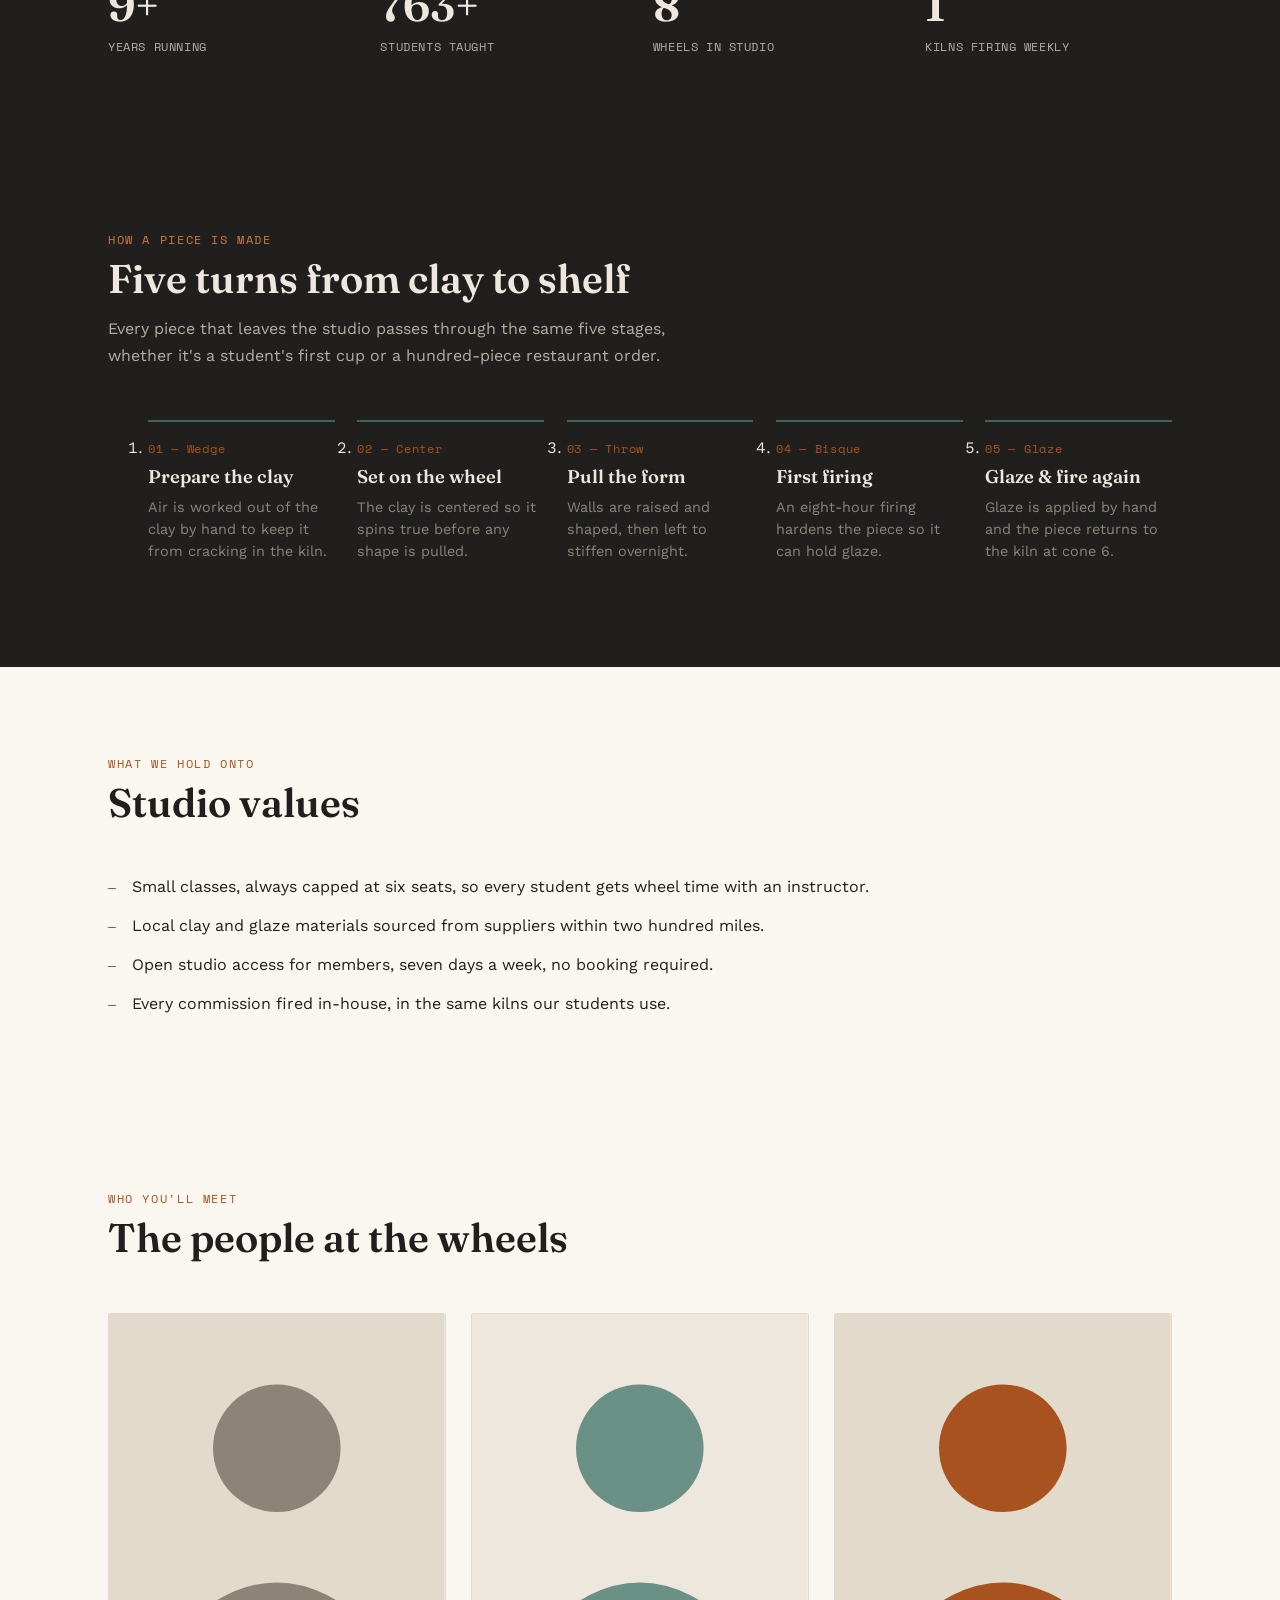
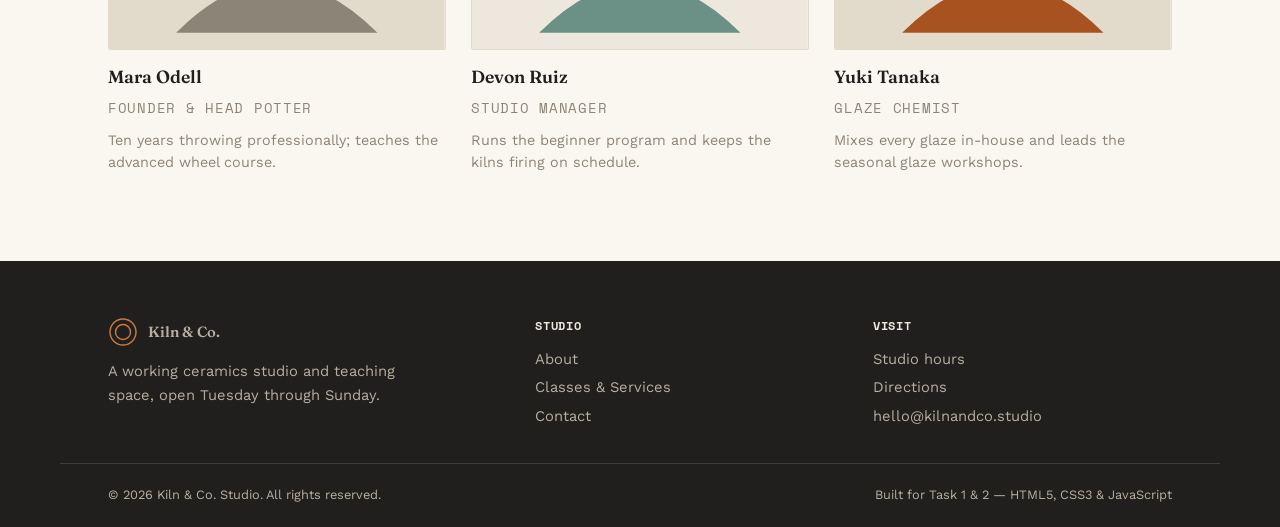
==== commit c9b8274c: "Initial commit" ====
--- a/about.html
+++ b/about.html
@@ -18,9 +18,15 @@
       <svg class="logo__mark" viewBox="0 0 30 30"><circle cx="15" cy="15" r="13"/><circle cx="15" cy="15" r="7.5"/></svg>
       Kiln &amp; Co.
     </a>
-    <button class="nav-toggle" aria-expanded="false" aria-controls="primary-nav" aria-label="Toggle navigation menu">
-      <span></span>
-    </button>
+    <div class="header-actions">
+      <button class="theme-toggle" aria-label="Toggle dark mode" aria-pressed="false">
+        <svg class="icon-moon" viewBox="0 0 24 24"><path d="M21 12.79A9 9 0 1 1 11.21 3 7 7 0 0 0 21 12.79Z"/></svg>
+        <svg class="icon-sun" viewBox="0 0 24 24"><circle cx="12" cy="12" r="4"/><path d="M12 2v2M12 20v2M4.93 4.93l1.41 1.41M17.66 17.66l1.41 1.41M2 12h2M20 12h2M4.93 19.07l1.41-1.41M17.66 6.34l1.41-1.41"/></svg>
+      </button>
+      <button class="nav-toggle" aria-expanded="false" aria-controls="primary-nav" aria-label="Toggle navigation menu">
+        <span></span>
+      </button>
+    </div>
     <nav class="primary-nav" id="primary-nav" aria-label="Primary">
       <ul>
         <li><a href="index.html">Home</a></li>
@@ -54,6 +60,33 @@
         </div>
         <div class="visual-frame">
           <svg viewBox="0 0 400 300" preserveAspectRatio="xMidYMid slice"><rect width="400" height="300" fill="#211f1d"/><path d="M150 90 Q140 180 160 240 Q200 260 240 240 Q260 180 250 90 Q200 65 150 90 Z" fill="#7fa79a" opacity="0.9"/><circle cx="200" cy="150" r="120" fill="none" stroke="#c97a44" stroke-width="1" stroke-dasharray="2 8"/></svg>
+        </div>
+      </div>
+    </div>
+  </section>
+
+  <section class="section section--ink">
+    <div class="wrap">
+      <div class="section__head">
+        <p class="eyebrow eyebrow--light">The studio in numbers</p>
+        <h2 class="section__title">Nearly a decade at the wheel</h2>
+      </div>
+      <div class="stats">
+        <div class="stat">
+          <div class="stat__num" data-target="10" data-suffix="+">0</div>
+          <div class="stat__label">Years running</div>
+        </div>
+        <div class="stat">
+          <div class="stat__num" data-target="800" data-suffix="+">0</div>
+          <div class="stat__label">Students taught</div>
+        </div>
+        <div class="stat">
+          <div class="stat__num" data-target="9" data-suffix="">0</div>
+          <div class="stat__label">Wheels in studio</div>
+        </div>
+        <div class="stat">
+          <div class="stat__num" data-target="2" data-suffix="">0</div>
+          <div class="stat__label">Kilns firing weekly</div>
         </div>
       </div>
     </div>
@@ -176,9 +209,13 @@
   </div>
   <div class="wrap footer-bottom">
     <span>© 2026 Kiln &amp; Co. Studio. All rights reserved.</span>
-    <span>Built for Task 1 — HTML5 &amp; CSS3</span>
+    <span>Built for Task 1 &amp; 2 — HTML5, CSS3 &amp; JavaScript</span>
   </div>
 </footer>
+
+<button class="back-to-top" aria-label="Back to top">
+  <svg viewBox="0 0 24 24"><path d="M12 19V5M5 12l7-7 7 7"/></svg>
+</button>
 
 <script src="assets/js/main.js"></script>
 </body>
--- a/assets/css/style.css
+++ b/assets/css/style.css
@@ -12,6 +12,8 @@
   --ember-light: #c97a44;
   --muted: #8c8577;
   --muted-on-dark: #b6afa1;
+  --cream: #ede7dd;
+  --text: var(--ink);
 
   --font-display: "Fraunces", "Iowan Old Style", serif;
   --font-body: "Work Sans", -apple-system, BlinkMacSystemFont, sans-serif;
@@ -20,6 +22,15 @@
   --max-w: 1160px;
   --gutter: clamp(1.25rem, 4vw, 3rem);
   --radius: 2px;
+}
+
+html[data-theme="dark"] {
+  --bone: #1c1a17;
+  --bone-dim: #34302a;
+  --paper: #242119;
+  --muted: #a79f8f;
+  --text: #ede7dd;
+  --glaze-dim: rgba(127, 167, 154, 0.14);
 }
 
 *,
@@ -48,9 +59,10 @@
 body {
   margin: 0;
   font-family: var(--font-body);
-  color: var(--ink);
+  color: var(--text);
   background: var(--bone);
   -webkit-font-smoothing: antialiased;
+  transition: background-color 0.25s ease, color 0.25s ease;
 }
 
 img {
@@ -105,7 +117,7 @@
 
 .site-header {
   background: var(--ink);
-  color: var(--bone);
+  color: var(--cream);
   position: sticky;
   top: 0;
   z-index: 100;
@@ -128,7 +140,7 @@
   font-weight: 600;
   letter-spacing: 0.01em;
   text-decoration: none;
-  color: var(--bone);
+  color: var(--cream);
 }
 
 .logo__mark {
@@ -148,7 +160,7 @@
   background: none;
   border: 1px solid var(--ink-line);
   border-radius: var(--radius);
-  color: var(--bone);
+  color: var(--cream);
   width: 42px;
   height: 38px;
   cursor: pointer;
@@ -163,7 +175,7 @@
   left: 10px;
   right: 10px;
   height: 1.5px;
-  background: var(--bone);
+  background: var(--cream);
   transition: transform 0.25s ease, opacity 0.25s ease;
 }
 
@@ -219,7 +231,7 @@
 
 .primary-nav a:hover,
 .primary-nav a:focus-visible {
-  color: var(--bone);
+  color: var(--cream);
 }
 
 .primary-nav a:hover::after,
@@ -228,7 +240,7 @@
 }
 
 .primary-nav a[aria-current="page"] {
-  color: var(--bone);
+  color: var(--cream);
 }
 
 .primary-nav a[aria-current="page"]::after {
@@ -272,7 +284,7 @@
 
 .hero {
   background: var(--ink);
-  color: var(--bone);
+  color: var(--cream);
   position: relative;
   overflow: hidden;
   border-bottom: 1px solid var(--ink-line);
@@ -375,7 +387,7 @@
 
 .hero-bg-rings circle {
   fill: none;
-  stroke: var(--bone);
+  stroke: var(--cream);
 }
 
 .btn {
@@ -399,7 +411,7 @@
 
 .btn--primary {
   background: var(--ember);
-  color: var(--paper);
+  color: var(--cream);
 }
 
 .btn--primary:hover {
@@ -408,16 +420,16 @@
 
 .btn--ghost {
   border-color: var(--ink-line);
-  color: var(--bone);
+  color: var(--cream);
 }
 
 .btn--ghost:hover {
-  border-color: var(--bone);
+  border-color: var(--cream);
 }
 
 .btn--dark {
   background: var(--ink);
-  color: var(--bone);
+  color: var(--cream);
 }
 
 .btn--dark:hover {
@@ -434,7 +446,7 @@
 
 .section--ink {
   background: var(--ink);
-  color: var(--bone);
+  color: var(--cream);
 }
 
 .section__head {
@@ -774,7 +786,7 @@
   border: 1px solid var(--bone-dim);
   border-radius: var(--radius);
   background: var(--paper);
-  color: var(--ink);
+  color: var(--text);
 }
 
 .field input:focus,
@@ -960,7 +972,7 @@
   font-size: 0.72rem;
   letter-spacing: 0.06em;
   text-transform: uppercase;
-  color: var(--bone);
+  color: var(--cream);
   margin-bottom: 0.9rem;
 }
 
@@ -978,7 +990,7 @@
 }
 
 .footer-grid a:hover {
-  color: var(--bone);
+  color: var(--cream);
 }
 
 .footer-brand p {
@@ -1042,4 +1054,349 @@
   font-family: var(--font-label);
   color: var(--ember);
   font-size: 0.8rem;
+}
+
+.theme-toggle {
+  display: inline-flex;
+  align-items: center;
+  justify-content: center;
+  width: 38px;
+  height: 38px;
+  border: 1px solid var(--ink-line);
+  border-radius: 50%;
+  background: none;
+  color: var(--cream);
+  cursor: pointer;
+  flex-shrink: 0;
+  order: -1;
+}
+
+.theme-toggle svg {
+  width: 18px;
+  height: 18px;
+  stroke: currentColor;
+  fill: none;
+  stroke-width: 1.6;
+}
+
+.theme-toggle .icon-moon {
+  display: block;
+}
+
+.theme-toggle .icon-sun {
+  display: none;
+}
+
+html[data-theme="dark"] .theme-toggle .icon-moon {
+  display: none;
+}
+
+html[data-theme="dark"] .theme-toggle .icon-sun {
+  display: block;
+}
+
+.header-actions {
+  display: flex;
+  align-items: center;
+  gap: 0.7rem;
+}
+
+@media (max-width: 780px) {
+  .header-actions {
+    order: 2;
+  }
+}
+
+.back-to-top {
+  position: fixed;
+  right: clamp(1rem, 4vw, 2rem);
+  bottom: clamp(1rem, 4vw, 2rem);
+  width: 46px;
+  height: 46px;
+  border-radius: 50%;
+  border: none;
+  background: var(--ink);
+  color: var(--cream);
+  cursor: pointer;
+  display: flex;
+  align-items: center;
+  justify-content: center;
+  opacity: 0;
+  transform: translateY(12px);
+  pointer-events: none;
+  transition: opacity 0.25s ease, transform 0.25s ease, background 0.2s ease;
+  z-index: 90;
+  box-shadow: 0 10px 24px rgba(33, 31, 29, 0.22);
+}
+
+.back-to-top.is-visible {
+  opacity: 1;
+  transform: translateY(0);
+  pointer-events: auto;
+}
+
+.back-to-top:hover {
+  background: var(--ember);
+}
+
+.back-to-top svg {
+  width: 18px;
+  height: 18px;
+  stroke: currentColor;
+  fill: none;
+  stroke-width: 2;
+}
+
+.carousel {
+  position: relative;
+}
+
+.carousel__viewport {
+  overflow: hidden;
+  border-radius: var(--radius);
+  border: 1px solid var(--ink-line);
+}
+
+.carousel__track {
+  display: flex;
+  transition: transform 0.5s ease;
+}
+
+.carousel__slide {
+  flex: 0 0 100%;
+  aspect-ratio: 16/7;
+  position: relative;
+}
+
+.carousel__slide svg {
+  width: 100%;
+  height: 100%;
+}
+
+.carousel__caption {
+  position: absolute;
+  left: 0;
+  right: 0;
+  bottom: 0;
+  padding: 1.4rem clamp(1.2rem, 4vw, 2.2rem);
+  background: linear-gradient(to top, rgba(20, 19, 17, 0.82), transparent);
+  color: var(--cream);
+}
+
+.carousel__caption h3 {
+  font-family: var(--font-display);
+  font-size: clamp(1.1rem, 2.4vw, 1.5rem);
+  font-weight: 600;
+}
+
+.carousel__caption p {
+  margin-top: 0.3rem;
+  font-size: 0.88rem;
+  color: var(--muted-on-dark);
+}
+
+.carousel__arrow {
+  position: absolute;
+  top: 50%;
+  transform: translateY(-50%);
+  width: 42px;
+  height: 42px;
+  border-radius: 50%;
+  border: 1px solid var(--ink-line);
+  background: rgba(33, 31, 29, 0.55);
+  color: var(--cream);
+  cursor: pointer;
+  display: flex;
+  align-items: center;
+  justify-content: center;
+  z-index: 3;
+}
+
+.carousel__arrow svg {
+  width: 18px;
+  height: 18px;
+  stroke: currentColor;
+  fill: none;
+  stroke-width: 2;
+}
+
+.carousel__arrow--prev {
+  left: 14px;
+}
+
+.carousel__arrow--next {
+  right: 14px;
+}
+
+.carousel__arrow:hover {
+  background: var(--ember);
+  border-color: var(--ember);
+}
+
+.carousel__dots {
+  display: flex;
+  justify-content: center;
+  gap: 0.55rem;
+  margin-top: 1.1rem;
+}
+
+.carousel__dot {
+  width: 9px;
+  height: 9px;
+  border-radius: 50%;
+  border: 1px solid var(--ember-light);
+  background: transparent;
+  padding: 0;
+  cursor: pointer;
+}
+
+.carousel__dot[aria-current="true"] {
+  background: var(--ember-light);
+}
+
+.modal-overlay {
+  position: fixed;
+  inset: 0;
+  background: rgba(20, 19, 17, 0.6);
+  display: flex;
+  align-items: center;
+  justify-content: center;
+  padding: var(--gutter);
+  opacity: 0;
+  pointer-events: none;
+  transition: opacity 0.2s ease;
+  z-index: 200;
+}
+
+.modal-overlay.is-open {
+  opacity: 1;
+  pointer-events: auto;
+}
+
+.modal {
+  background: var(--paper);
+  color: var(--text);
+  border-radius: var(--radius);
+  max-width: 480px;
+  width: 100%;
+  max-height: 88vh;
+  overflow-y: auto;
+  padding: clamp(1.6rem, 4vw, 2.4rem);
+  position: relative;
+  transform: translateY(14px);
+  transition: transform 0.25s ease;
+}
+
+.modal-overlay.is-open .modal {
+  transform: translateY(0);
+}
+
+.modal__close {
+  position: absolute;
+  top: 1rem;
+  right: 1rem;
+  width: 32px;
+  height: 32px;
+  border-radius: 50%;
+  border: 1px solid var(--bone-dim);
+  background: none;
+  color: var(--text);
+  cursor: pointer;
+  display: flex;
+  align-items: center;
+  justify-content: center;
+}
+
+.modal__close svg {
+  width: 15px;
+  height: 15px;
+  stroke: currentColor;
+  fill: none;
+  stroke-width: 2;
+}
+
+.modal h3 {
+  font-family: var(--font-display);
+  font-size: 1.5rem;
+  font-weight: 600;
+  padding-right: 2rem;
+}
+
+.modal p {
+  margin-top: 0.6rem;
+  color: var(--muted);
+  font-size: 0.94rem;
+  line-height: 1.55;
+}
+
+.modal form {
+  margin-top: 1.4rem;
+  display: flex;
+  flex-direction: column;
+  gap: 1.1rem;
+}
+
+.stats {
+  display: grid;
+  grid-template-columns: repeat(4, 1fr);
+  gap: 1.6rem;
+}
+
+@media (max-width: 700px) {
+  .stats {
+    grid-template-columns: repeat(2, 1fr);
+  }
+}
+
+.stat {
+  border-top: 2px solid var(--ember);
+  padding-top: 1rem;
+}
+
+.stat__num {
+  font-family: var(--font-display);
+  font-weight: 600;
+  font-size: clamp(2rem, 5vw, 2.8rem);
+  color: var(--cream);
+}
+
+.stat__num::after {
+  content: attr(data-suffix);
+}
+
+.stat__label {
+  margin-top: 0.4rem;
+  font-family: var(--font-label);
+  font-size: 0.74rem;
+  letter-spacing: 0.05em;
+  text-transform: uppercase;
+  color: var(--muted-on-dark);
+}
+
+.field.is-invalid input,
+.field.is-invalid select,
+.field.is-invalid textarea {
+  border-color: #b3462c;
+  box-shadow: 0 0 0 3px rgba(179, 70, 44, 0.12);
+}
+
+.field.is-valid input,
+.field.is-valid select,
+.field.is-valid textarea {
+  border-color: var(--glaze);
+}
+
+.field__error {
+  font-size: 0.78rem;
+  color: #b3462c;
+  min-height: 1em;
+  display: none;
+}
+
+.field.is-invalid .field__error {
+  display: block;
+}
+
+[id] {
+  scroll-margin-top: 90px;
 }
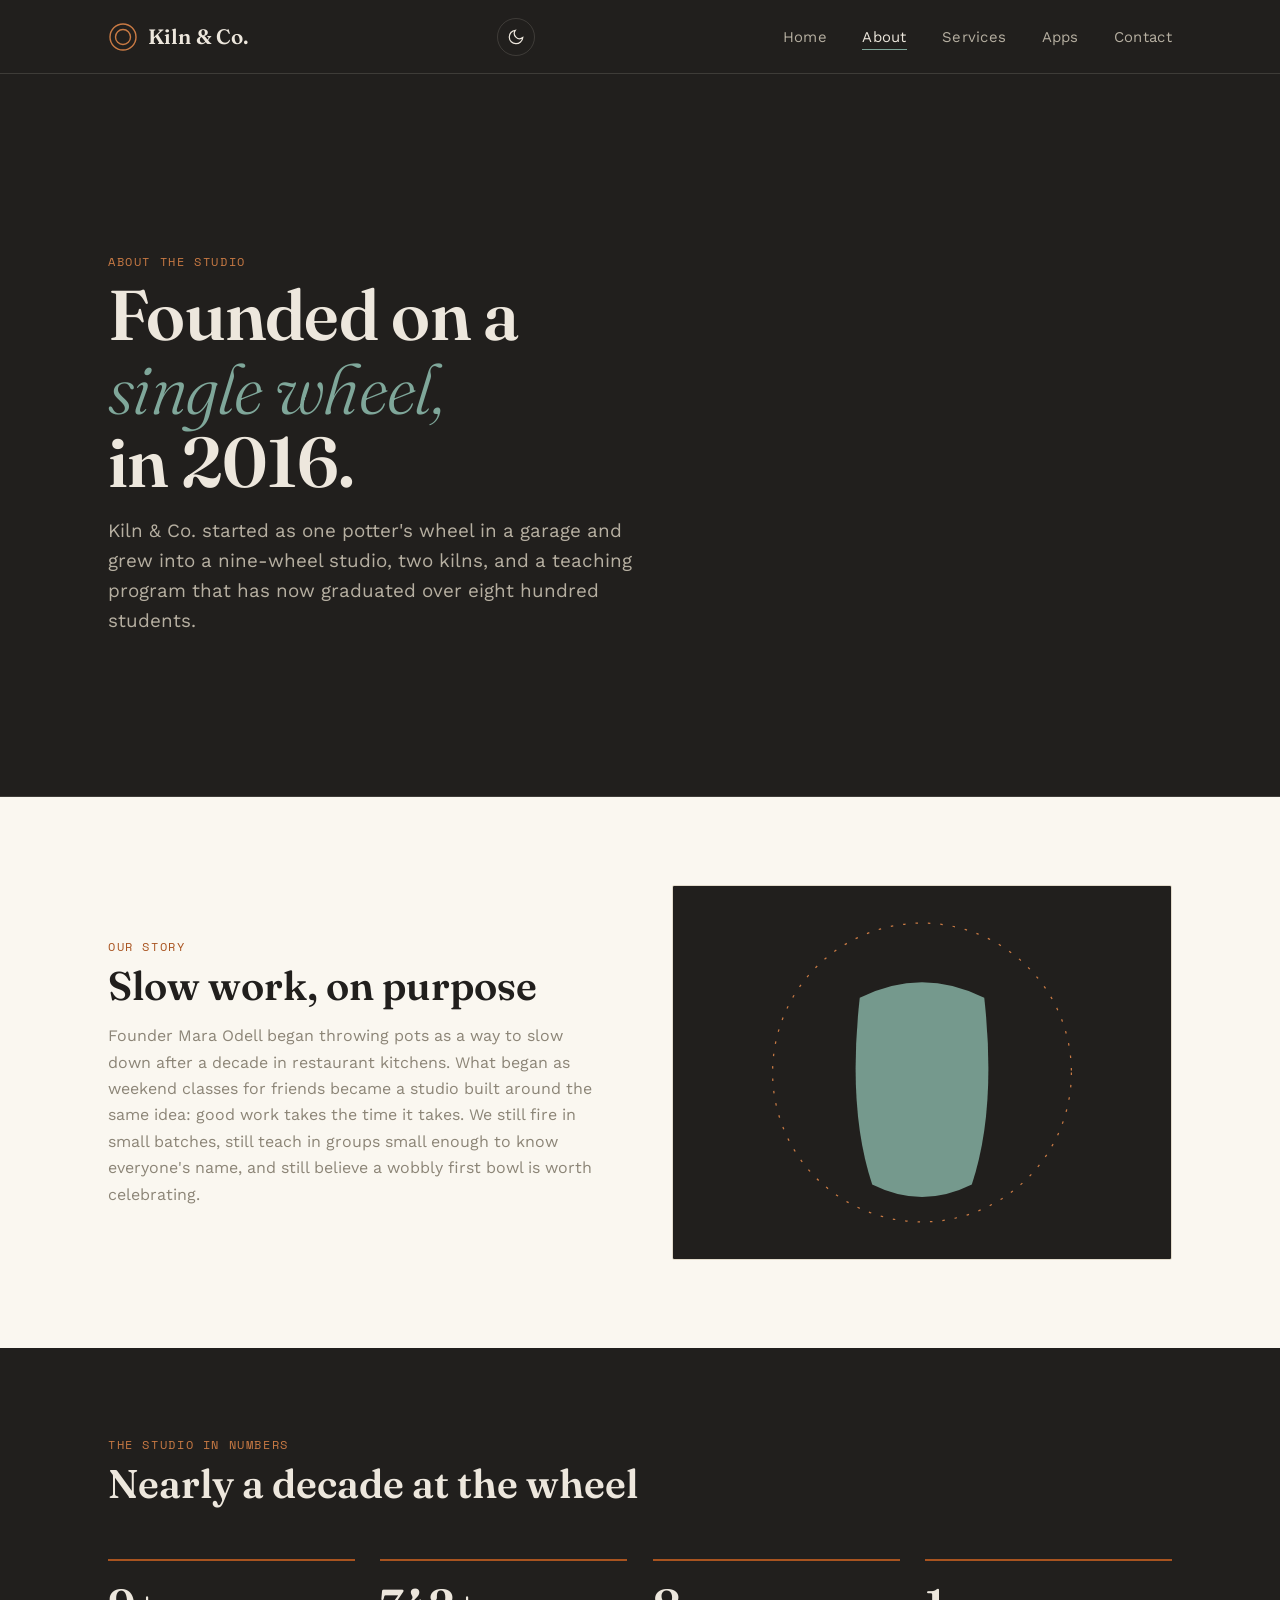
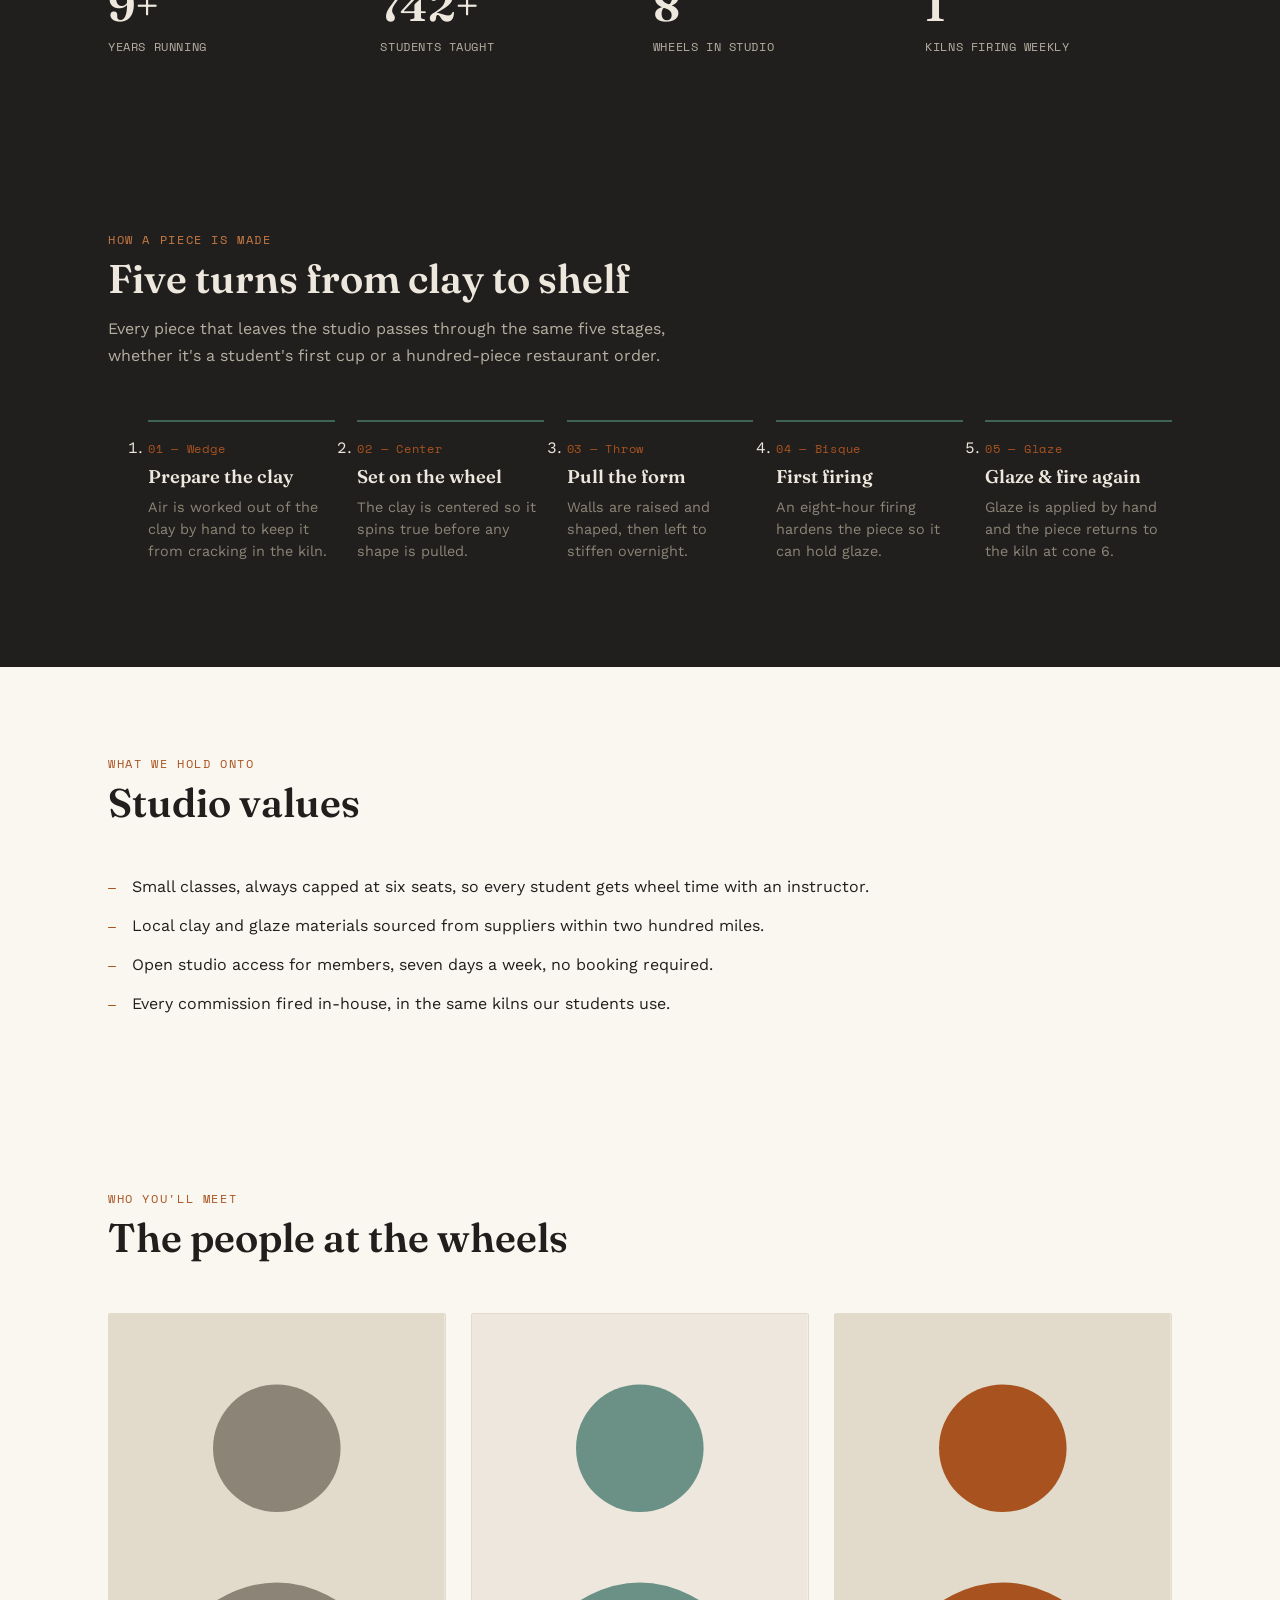
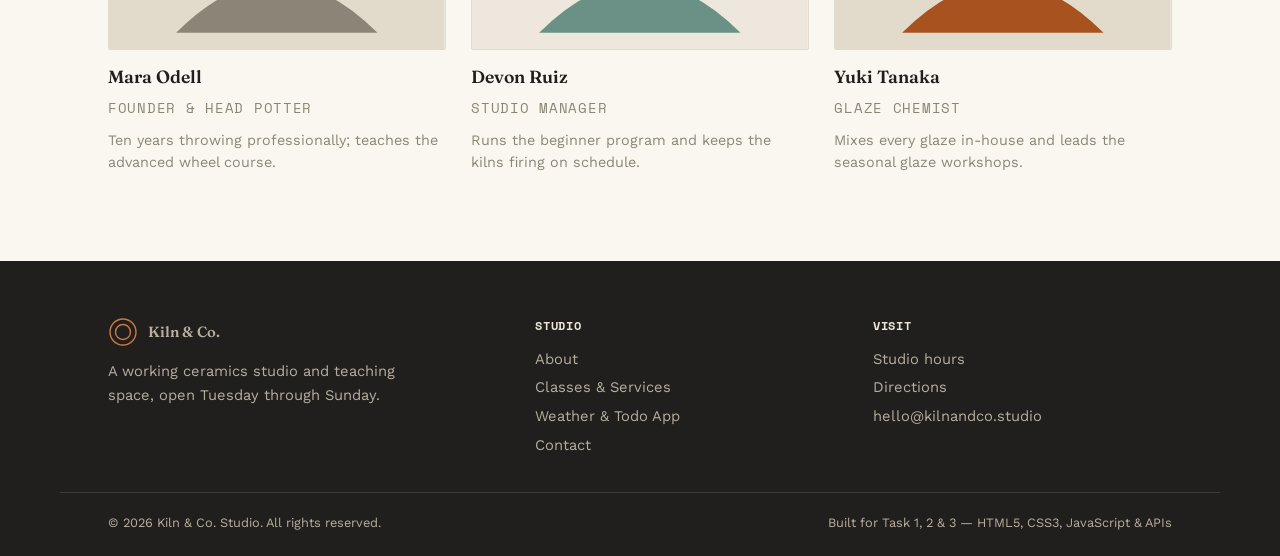
==== commit cd39f2b7: "Update website content and styling" ====
--- a/about.html
+++ b/about.html
@@ -32,6 +32,7 @@
         <li><a href="index.html">Home</a></li>
         <li><a href="about.html" aria-current="page">About</a></li>
         <li><a href="services.html">Services</a></li>
+        <li><a href="apps.html">Apps</a></li>
         <li><a href="contact.html">Contact</a></li>
       </ul>
     </nav>
@@ -195,6 +196,7 @@
       <ul>
         <li><a href="about.html">About</a></li>
         <li><a href="services.html">Classes &amp; Services</a></li>
+        <li><a href="apps.html">Weather &amp; Todo App</a></li>
         <li><a href="contact.html">Contact</a></li>
       </ul>
     </div>
@@ -209,7 +211,7 @@
   </div>
   <div class="wrap footer-bottom">
     <span>© 2026 Kiln &amp; Co. Studio. All rights reserved.</span>
-    <span>Built for Task 1 &amp; 2 — HTML5, CSS3 &amp; JavaScript</span>
+    <span>Built for Task 1, 2 &amp; 3 — HTML5, CSS3, JavaScript &amp; APIs</span>
   </div>
 </footer>
 
--- a/assets/css/style.css
+++ b/assets/css/style.css
@@ -1399,4 +1399,279 @@
 
 [id] {
   scroll-margin-top: 90px;
+}
+
+.app-card {
+  background: var(--paper);
+  border: 1px solid var(--bone-dim);
+  border-radius: var(--radius);
+  padding: clamp(1.6rem, 4vw, 2.4rem);
+  display: flex;
+  flex-direction: column;
+  gap: 1.4rem;
+}
+
+.app-card--dark {
+  background: var(--ink-soft);
+  border-color: var(--ink-line);
+}
+
+.app-card--dark .field label {
+  color: var(--muted-on-dark);
+}
+
+.app-card--dark .field input {
+  background: var(--ink);
+  color: var(--cream);
+  border-color: var(--ink-line);
+}
+
+.app-card__row {
+  display: flex;
+  flex-direction: column;
+}
+
+.weather-search {
+  flex-direction: row;
+  align-items: flex-end;
+  gap: 1rem;
+  flex-wrap: wrap;
+}
+
+.weather-search .field {
+  flex: 1;
+  min-width: 200px;
+}
+
+.weather-status {
+  font-size: 0.9rem;
+  color: var(--muted);
+  min-height: 1.2em;
+}
+
+.weather-status.is-error {
+  color: #b3462c;
+}
+
+.weather-result {
+  border-top: 1px solid var(--bone-dim);
+  padding-top: 1.4rem;
+  display: flex;
+  flex-direction: column;
+  gap: 1.2rem;
+}
+
+.weather-result__main {
+  display: flex;
+  align-items: center;
+  gap: 1rem;
+}
+
+.weather-result__icon {
+  width: 64px;
+  height: 64px;
+}
+
+.weather-result__temp {
+  font-family: var(--font-display);
+  font-size: 2.2rem;
+  font-weight: 600;
+}
+
+.weather-result__place {
+  font-size: 1rem;
+  font-weight: 500;
+}
+
+.weather-result__desc {
+  font-size: 0.88rem;
+  color: var(--muted);
+  text-transform: capitalize;
+}
+
+.weather-result__stats {
+  display: grid;
+  grid-template-columns: repeat(3, 1fr);
+  gap: 1rem;
+}
+
+.weather-result__stats > div {
+  display: flex;
+  flex-direction: column;
+  gap: 0.3rem;
+}
+
+.weather-result__label {
+  font-family: var(--font-label);
+  font-size: 0.68rem;
+  letter-spacing: 0.05em;
+  text-transform: uppercase;
+  color: var(--muted);
+}
+
+@media (max-width: 560px) {
+  .weather-result__stats {
+    grid-template-columns: 1fr;
+  }
+}
+
+.todo-add {
+  display: flex;
+  align-items: flex-end;
+  gap: 1rem;
+  flex-wrap: wrap;
+}
+
+.todo-add .field {
+  flex: 1;
+  min-width: 200px;
+}
+
+.todo-filters {
+  display: flex;
+  gap: 0.6rem;
+}
+
+.todo-filter {
+  font-family: var(--font-label);
+  font-size: 0.74rem;
+  letter-spacing: 0.04em;
+  text-transform: uppercase;
+  padding: 0.5rem 1rem;
+  border-radius: 999px;
+  border: 1px solid var(--ink-line);
+  background: none;
+  color: var(--muted-on-dark);
+  cursor: pointer;
+}
+
+.todo-filter.is-active {
+  background: var(--ember);
+  border-color: var(--ember);
+  color: var(--cream);
+}
+
+.todo-list {
+  list-style: none;
+  display: flex;
+  flex-direction: column;
+  gap: 0.6rem;
+}
+
+.todo-item {
+  display: flex;
+  align-items: center;
+  gap: 0.8rem;
+  padding: 0.9rem 1rem;
+  background: var(--ink);
+  border: 1px solid var(--ink-line);
+  border-radius: var(--radius);
+}
+
+.todo-item__checkbox {
+  width: 20px;
+  height: 20px;
+  flex-shrink: 0;
+  border-radius: 50%;
+  border: 1.5px solid var(--glaze-light);
+  background: none;
+  cursor: pointer;
+  position: relative;
+}
+
+.todo-item__checkbox::after {
+  content: "";
+  position: absolute;
+  inset: 4px;
+  border-radius: 50%;
+  background: var(--glaze-light);
+  transform: scale(0);
+  transition: transform 0.15s ease;
+}
+
+.todo-item.is-completed .todo-item__checkbox::after {
+  transform: scale(1);
+}
+
+.todo-item__text {
+  flex: 1;
+  font-size: 0.95rem;
+  color: var(--cream);
+  word-break: break-word;
+}
+
+.todo-item.is-completed .todo-item__text {
+  color: var(--muted-on-dark);
+  text-decoration: line-through;
+}
+
+.todo-item__edit,
+.todo-item__delete {
+  width: 30px;
+  height: 30px;
+  border-radius: 50%;
+  border: 1px solid var(--ink-line);
+  background: none;
+  color: var(--muted-on-dark);
+  cursor: pointer;
+  display: flex;
+  align-items: center;
+  justify-content: center;
+  flex-shrink: 0;
+}
+
+.todo-item__edit:hover,
+.todo-item__delete:hover {
+  color: var(--cream);
+  border-color: var(--cream);
+}
+
+.todo-item__edit svg,
+.todo-item__delete svg {
+  width: 14px;
+  height: 14px;
+  stroke: currentColor;
+  fill: none;
+  stroke-width: 2;
+}
+
+.todo-item__text-input {
+  flex: 1;
+  font-family: var(--font-body);
+  font-size: 0.95rem;
+  padding: 0.4rem 0.6rem;
+  border-radius: var(--radius);
+  border: 1px solid var(--glaze-light);
+  background: var(--ink-soft);
+  color: var(--cream);
+}
+
+.todo-empty {
+  text-align: center;
+  color: var(--muted-on-dark);
+  font-size: 0.9rem;
+  padding: 1rem 0;
+}
+
+.todo-footer {
+  display: flex;
+  justify-content: space-between;
+  align-items: center;
+  border-top: 1px solid var(--ink-line);
+  padding-top: 1rem;
+  font-size: 0.82rem;
+  color: var(--muted-on-dark);
+}
+
+.todo-clear {
+  background: none;
+  border: none;
+  color: var(--muted-on-dark);
+  font-size: 0.82rem;
+  cursor: pointer;
+  text-decoration: underline;
+}
+
+.todo-clear:hover {
+  color: var(--cream);
 }
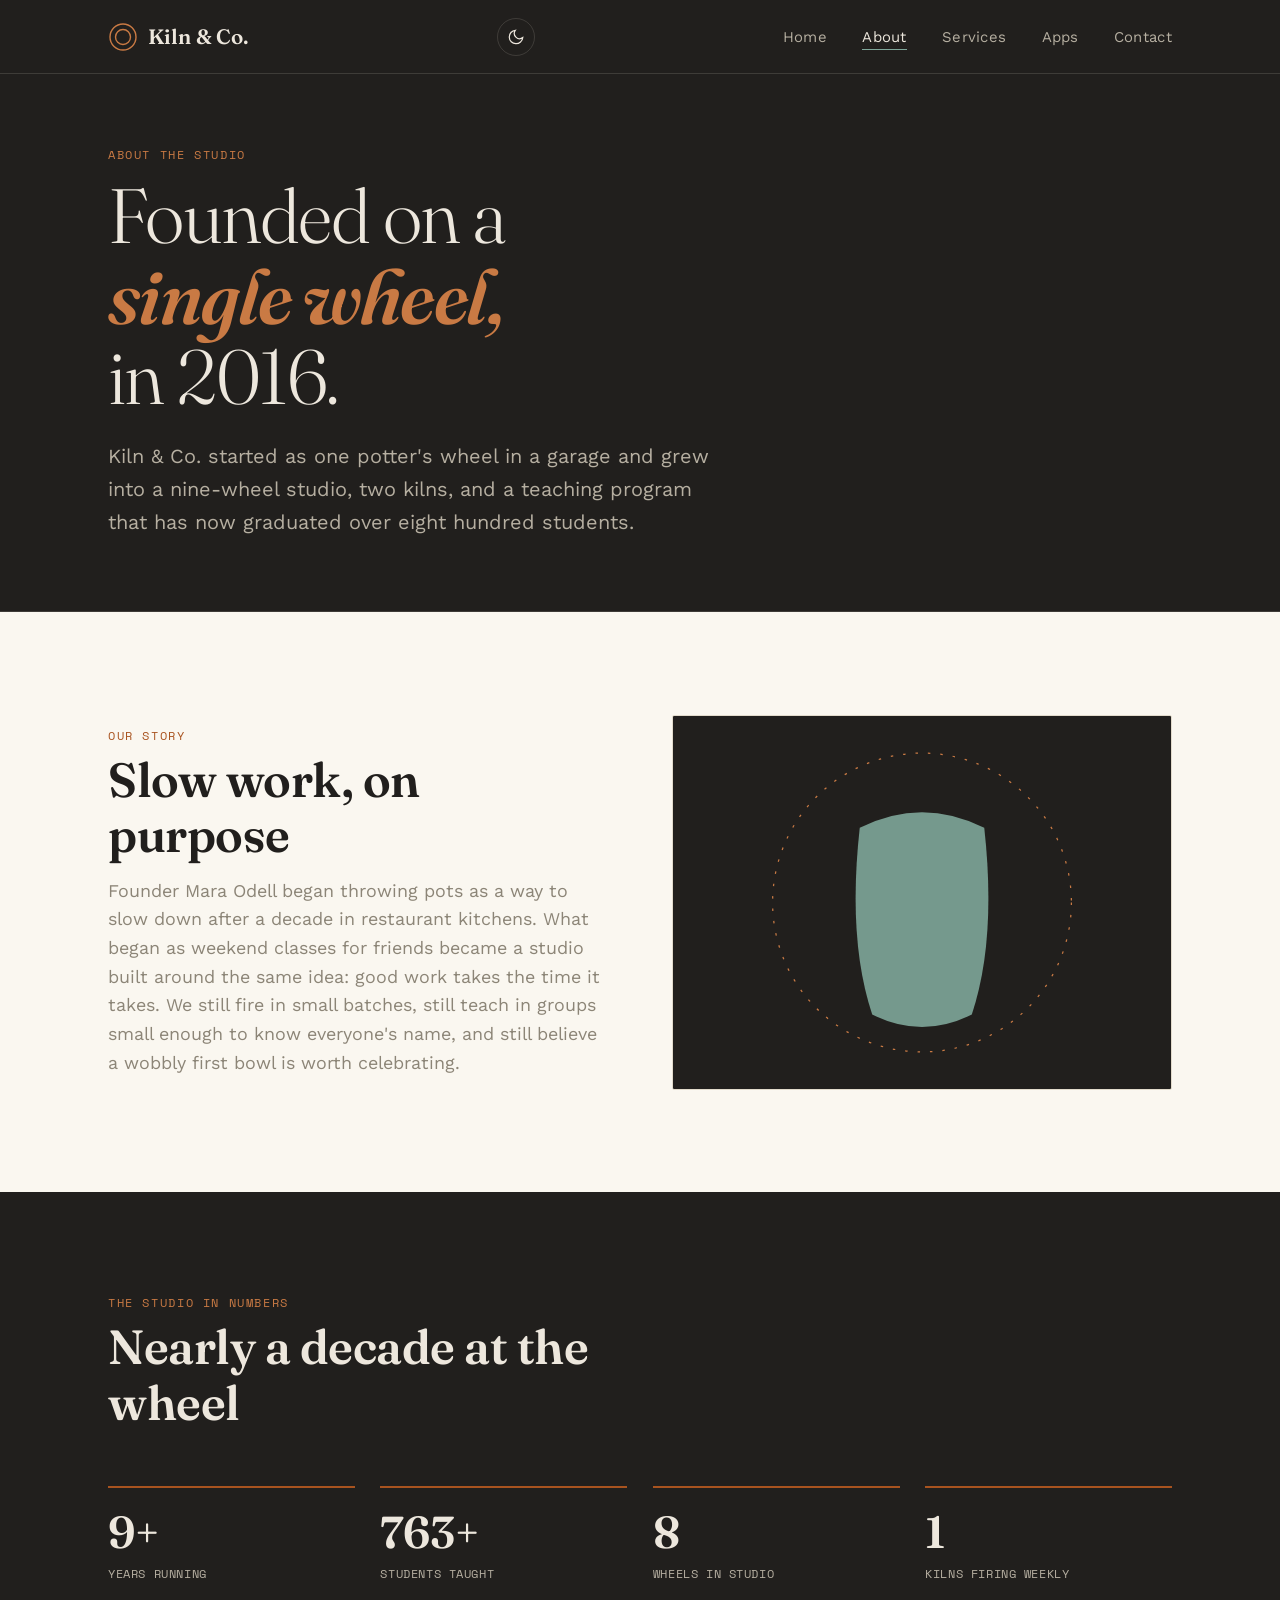
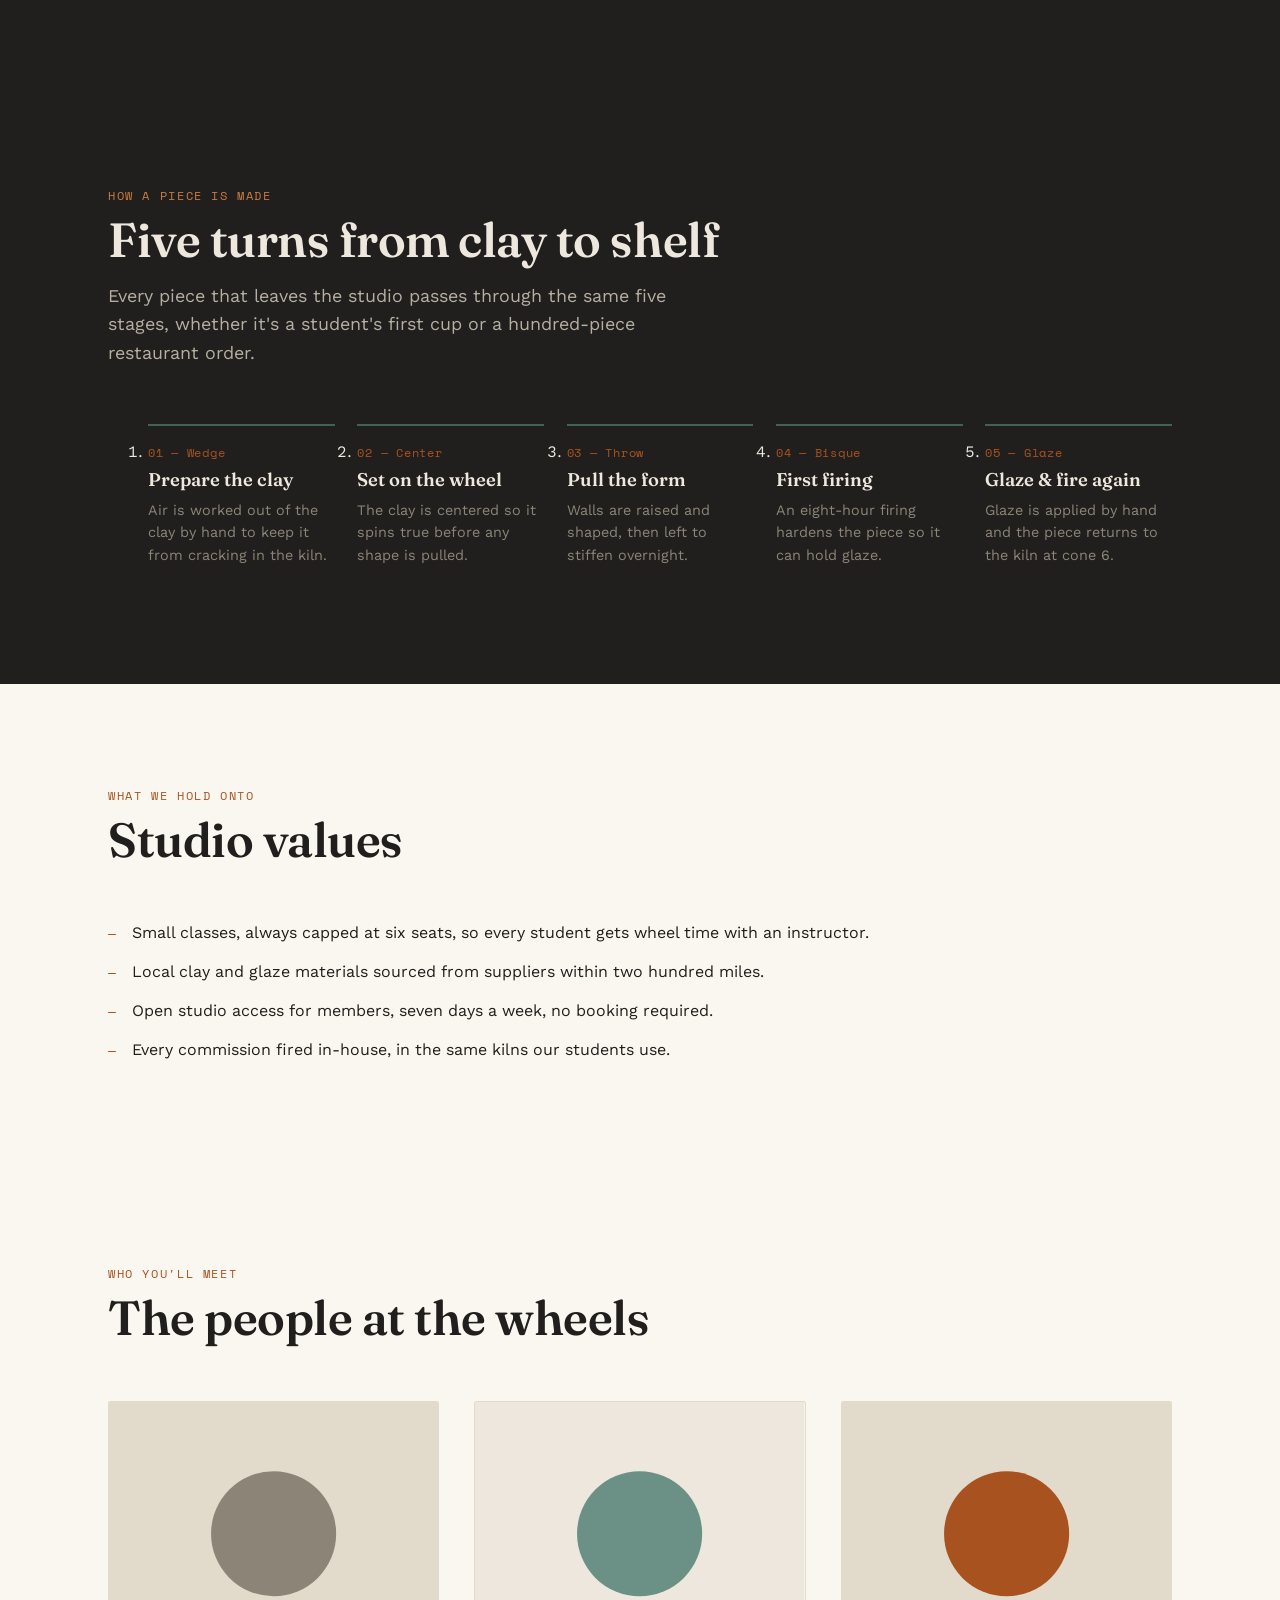
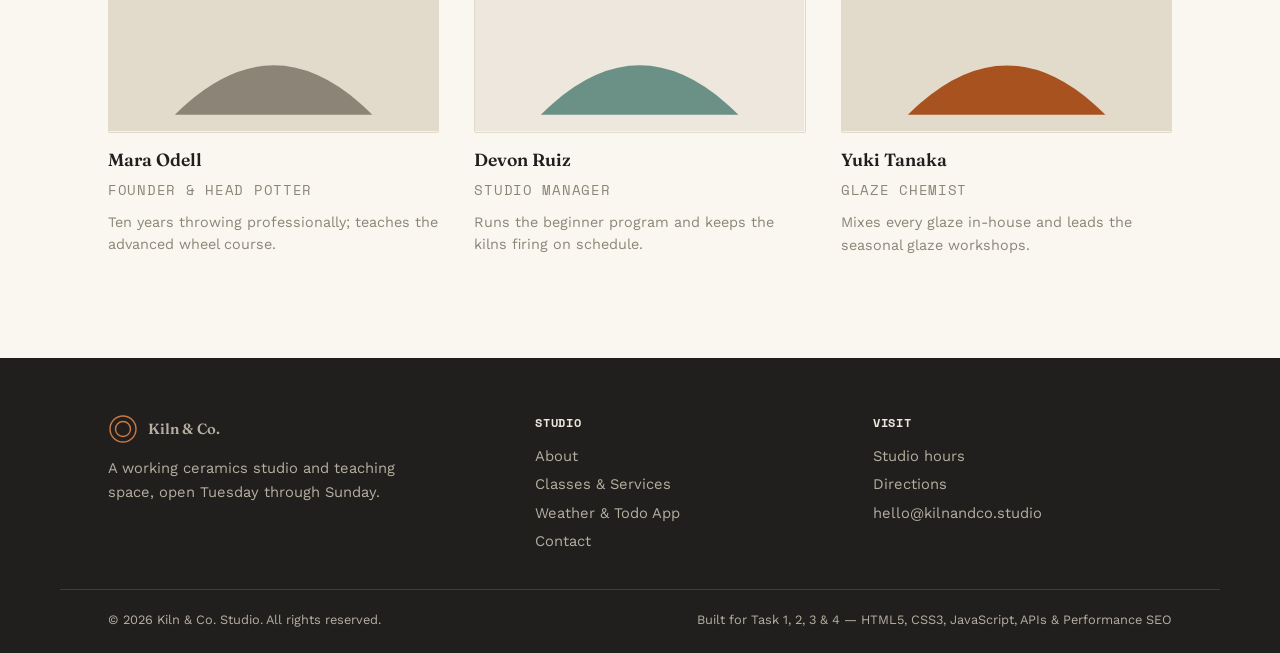
==== commit eacaef2a: "Task 3 and Task 4 complete: API apps, SEO meta tags, SVG favicon, and CSS/JS modularization" ====
--- a/about.html
+++ b/about.html
@@ -5,6 +5,20 @@
 <meta name="viewport" content="width=device-width, initial-scale=1.0" />
 <title>About — Kiln &amp; Co.</title>
 <meta name="description" content="The story, process, and people behind Kiln & Co. ceramics studio." />
+<meta name="keywords" content="about ceramics studio, pottery story, kiln process, potter wheel team" />
+<meta name="author" content="Kiln &amp; Co. Studio" />
+<meta name="robots" content="index, follow" />
+<!-- Open Graph / Social Media Meta Tags -->
+<meta property="og:title" content="About — Kiln &amp; Co." />
+<meta property="og:description" content="The story, process, and people behind Kiln & Co. ceramics studio." />
+<meta property="og:type" content="website" />
+<meta property="og:url" content="https://kilnandco.studio/about.html" />
+<meta property="og:image" content="assets/favicon.svg" />
+<!-- Twitter Card Meta Tags -->
+<meta name="twitter:card" content="summary_large_image" />
+<meta name="twitter:title" content="About — Kiln &amp; Co." />
+<meta name="twitter:description" content="The story, process, and people behind Kiln & Co. ceramics studio." />
+<link rel="icon" href="assets/favicon.svg" type="image/svg+xml" />
 <link rel="preconnect" href="https://fonts.googleapis.com">
 <link rel="preconnect" href="https://fonts.gstatic.com" crossorigin>
 <link href="https://fonts.googleapis.com/css2?family=Fraunces:ital,wght@0,300;0,600;1,300&family=Work+Sans:wght@400;500;600&family=Space+Mono:wght@400;700&display=swap" rel="stylesheet">
@@ -211,7 +225,7 @@
   </div>
   <div class="wrap footer-bottom">
     <span>© 2026 Kiln &amp; Co. Studio. All rights reserved.</span>
-    <span>Built for Task 1, 2 &amp; 3 — HTML5, CSS3, JavaScript &amp; APIs</span>
+    <span>Built for Task 1, 2, 3 &amp; 4 — HTML5, CSS3, JavaScript, APIs &amp; Performance SEO</span>
   </div>
 </footer>
 
@@ -219,6 +233,9 @@
   <svg viewBox="0 0 24 24"><path d="M12 19V5M5 12l7-7 7 7"/></svg>
 </button>
 
+<script src="assets/js/utils.js"></script>
+<script src="assets/js/ui.js"></script>
+<script src="assets/js/api.js"></script>
 <script src="assets/js/main.js"></script>
 </body>
 </html>
--- a/assets/css/style.css
+++ b/assets/css/style.css
@@ -1,1677 +1,10 @@
-:root {
-  --ink: #211f1d;
-  --ink-soft: #33302b;
-  --ink-line: rgba(237, 231, 221, 0.14);
-  --bone: #ede7dd;
-  --bone-dim: #e2dbcc;
-  --paper: #faf7f0;
-  --glaze: #3f6259;
-  --glaze-light: #7fa79a;
-  --glaze-dim: #eaf0ee;
-  --ember: #a8531f;
-  --ember-light: #c97a44;
-  --muted: #8c8577;
-  --muted-on-dark: #b6afa1;
-  --cream: #ede7dd;
-  --text: var(--ink);
+/* ==========================================================================
+   Kiln & Co. - Master Stylesheet
+   Task 4 Modular Architecture
+   ========================================================================== */
 
-  --font-display: "Fraunces", "Iowan Old Style", serif;
-  --font-body: "Work Sans", -apple-system, BlinkMacSystemFont, sans-serif;
-  --font-label: "Space Mono", "Courier New", monospace;
-
-  --max-w: 1160px;
-  --gutter: clamp(1.25rem, 4vw, 3rem);
-  --radius: 2px;
-}
-
-html[data-theme="dark"] {
-  --bone: #1c1a17;
-  --bone-dim: #34302a;
-  --paper: #242119;
-  --muted: #a79f8f;
-  --text: #ede7dd;
-  --glaze-dim: rgba(127, 167, 154, 0.14);
-}
-
-*,
-*::before,
-*::after {
-  box-sizing: border-box;
-}
-
-html {
-  scroll-behavior: smooth;
-}
-
-@media (prefers-reduced-motion: reduce) {
-  html {
-    scroll-behavior: auto;
-  }
-  *,
-  *::before,
-  *::after {
-    animation-duration: 0.001ms !important;
-    animation-iteration-count: 1 !important;
-    transition-duration: 0.001ms !important;
-  }
-}
-
-body {
-  margin: 0;
-  font-family: var(--font-body);
-  color: var(--text);
-  background: var(--bone);
-  -webkit-font-smoothing: antialiased;
-  transition: background-color 0.25s ease, color 0.25s ease;
-}
-
-img {
-  max-width: 100%;
-  display: block;
-}
-
-a {
-  color: inherit;
-}
-
-ul {
-  margin: 0;
-  padding: 0;
-}
-
-h1,
-h2,
-h3,
-h4,
-p,
-figure {
-  margin: 0;
-}
-
-button {
-  font-family: inherit;
-}
-
-:focus-visible {
-  outline: 2px solid var(--ember);
-  outline-offset: 3px;
-}
-
-.wrap {
-  max-width: var(--max-w);
-  margin-inline: auto;
-  padding-inline: var(--gutter);
-}
-
-.eyebrow {
-  font-family: var(--font-label);
-  font-size: 0.72rem;
-  letter-spacing: 0.14em;
-  text-transform: uppercase;
-  color: var(--ember);
-}
-
-.eyebrow--light {
-  color: var(--ember-light);
-}
-
-.site-header {
-  background: var(--ink);
-  color: var(--cream);
-  position: sticky;
-  top: 0;
-  z-index: 100;
-  border-bottom: 1px solid var(--ink-line);
-}
-
-.site-header__inner {
-  display: flex;
-  align-items: center;
-  justify-content: space-between;
-  padding-block: 1.1rem;
-}
-
-.logo {
-  display: flex;
-  align-items: center;
-  gap: 0.6rem;
-  font-family: var(--font-display);
-  font-size: 1.3rem;
-  font-weight: 600;
-  letter-spacing: 0.01em;
-  text-decoration: none;
-  color: var(--cream);
-}
-
-.logo__mark {
-  width: 30px;
-  height: 30px;
-  flex-shrink: 0;
-}
-
-.logo__mark circle {
-  fill: none;
-  stroke: var(--ember-light);
-  stroke-width: 1.4;
-}
-
-.nav-toggle {
-  display: none;
-  background: none;
-  border: 1px solid var(--ink-line);
-  border-radius: var(--radius);
-  color: var(--cream);
-  width: 42px;
-  height: 38px;
-  cursor: pointer;
-  position: relative;
-}
-
-.nav-toggle span,
-.nav-toggle span::before,
-.nav-toggle span::after {
-  content: "";
-  position: absolute;
-  left: 10px;
-  right: 10px;
-  height: 1.5px;
-  background: var(--cream);
-  transition: transform 0.25s ease, opacity 0.25s ease;
-}
-
-.nav-toggle span {
-  top: 18px;
-}
-
-.nav-toggle span::before {
-  top: -7px;
-}
-
-.nav-toggle span::after {
-  top: 7px;
-}
-
-.nav-toggle[aria-expanded="true"] span {
-  background: transparent;
-}
-
-.nav-toggle[aria-expanded="true"] span::before {
-  transform: translateY(7px) rotate(45deg);
-}
-
-.nav-toggle[aria-expanded="true"] span::after {
-  transform: translateY(-7px) rotate(-45deg);
-}
-
-.primary-nav ul {
-  display: flex;
-  gap: clamp(1.2rem, 3vw, 2.2rem);
-  list-style: none;
-}
-
-.primary-nav a {
-  text-decoration: none;
-  font-size: 0.93rem;
-  letter-spacing: 0.02em;
-  color: var(--muted-on-dark);
-  position: relative;
-  padding-bottom: 4px;
-}
-
-.primary-nav a::after {
-  content: "";
-  position: absolute;
-  left: 0;
-  bottom: 0;
-  width: 0;
-  height: 1.5px;
-  background: var(--ember-light);
-  transition: width 0.25s ease;
-}
-
-.primary-nav a:hover,
-.primary-nav a:focus-visible {
-  color: var(--cream);
-}
-
-.primary-nav a:hover::after,
-.primary-nav a:focus-visible::after {
-  width: 100%;
-}
-
-.primary-nav a[aria-current="page"] {
-  color: var(--cream);
-}
-
-.primary-nav a[aria-current="page"]::after {
-  width: 100%;
-  background: var(--glaze-light);
-}
-
-@media (max-width: 780px) {
-  .nav-toggle {
-    display: block;
-  }
-
-  .primary-nav {
-    display: block;
-    max-height: 0;
-    overflow: hidden;
-    transition: max-height 0.3s ease;
-    width: 100%;
-  }
-
-  .primary-nav.is-open {
-    max-height: 320px;
-  }
-
-  .site-header__inner {
-    flex-wrap: wrap;
-  }
-
-  .primary-nav ul {
-    flex-direction: column;
-    gap: 0;
-    padding-block: 0.5rem 1.2rem;
-  }
-
-  .primary-nav a {
-    display: block;
-    padding: 0.65rem 0;
-    border-bottom: 1px solid var(--ink-line);
-  }
-}
-
-.hero {
-  background: var(--ink);
-  color: var(--cream);
-  position: relative;
-  overflow: hidden;
-  border-bottom: 1px solid var(--ink-line);
-}
-
-.hero__inner {
-  padding-block: clamp(3.5rem, 9vw, 7.5rem) clamp(3rem, 8vw, 6rem);
-  display: grid;
-  grid-template-columns: 1.1fr 0.9fr;
-  gap: clamp(2rem, 5vw, 4rem);
-  align-items: center;
-  position: relative;
-  z-index: 2;
-}
-
-.hero--page {
-  padding-block: clamp(2.6rem, 6vw, 4rem);
-}
-
-.hero--page .hero__inner {
-  grid-template-columns: 1fr;
-  text-align: left;
-}
-
-.hero__title {
-  font-family: var(--font-display);
-  font-weight: 600;
-  font-size: clamp(2.4rem, 5.6vw, 4.4rem);
-  line-height: 1.04;
-  letter-spacing: -0.01em;
-  margin-block: 0.5rem 1.1rem;
-}
-
-.hero__title em {
-  font-style: italic;
-  font-weight: 300;
-  color: var(--glaze-light);
-}
-
-.hero__lede {
-  font-size: clamp(1.02rem, 1.6vw, 1.18rem);
-  line-height: 1.6;
-  color: var(--muted-on-dark);
-  max-width: 46ch;
-}
-
-.hero__actions {
-  display: flex;
-  gap: 1rem;
-  margin-top: 2rem;
-  flex-wrap: wrap;
-}
-
-.hero__wheel {
-  position: relative;
-  aspect-ratio: 1;
-  width: 100%;
-  max-width: 420px;
-  justify-self: center;
-}
-
-.hero__wheel svg {
-  width: 100%;
-  height: 100%;
-  animation: spin 60s linear infinite;
-}
-
-@keyframes spin {
-  to {
-    transform: rotate(360deg);
-  }
-}
-
-.hero__wheel circle {
-  fill: none;
-  stroke: var(--ink-line);
-}
-
-.hero__wheel .ring-a {
-  stroke: var(--ember-light);
-  stroke-dasharray: 4 10;
-}
-
-.hero__wheel .ring-b {
-  stroke: var(--glaze-light);
-  opacity: 0.6;
-}
-
-.hero-bg-rings {
-  position: absolute;
-  right: -12%;
-  top: 50%;
-  transform: translateY(-50%);
-  width: 640px;
-  height: 640px;
-  opacity: 0.12;
-  z-index: 1;
-  pointer-events: none;
-}
-
-.hero-bg-rings circle {
-  fill: none;
-  stroke: var(--cream);
-}
-
-.btn {
-  display: inline-flex;
-  align-items: center;
-  gap: 0.5rem;
-  font-family: var(--font-body);
-  font-size: 0.94rem;
-  font-weight: 500;
-  padding: 0.85rem 1.6rem;
-  border-radius: var(--radius);
-  text-decoration: none;
-  border: 1px solid transparent;
-  cursor: pointer;
-  transition: background 0.2s ease, color 0.2s ease, border-color 0.2s ease, transform 0.15s ease;
-}
-
-.btn:hover {
-  transform: translateY(-1px);
-}
-
-.btn--primary {
-  background: var(--ember);
-  color: var(--cream);
-}
-
-.btn--primary:hover {
-  background: var(--ember-light);
-}
-
-.btn--ghost {
-  border-color: var(--ink-line);
-  color: var(--cream);
-}
-
-.btn--ghost:hover {
-  border-color: var(--cream);
-}
-
-.btn--dark {
-  background: var(--ink);
-  color: var(--cream);
-}
-
-.btn--dark:hover {
-  background: var(--ink-soft);
-}
-
-.section {
-  padding-block: clamp(3rem, 7vw, 5.5rem);
-}
-
-.section--paper {
-  background: var(--paper);
-}
-
-.section--ink {
-  background: var(--ink);
-  color: var(--cream);
-}
-
-.section__head {
-  max-width: 62ch;
-  margin-bottom: clamp(2rem, 5vw, 3.2rem);
-}
-
-.section__title {
-  font-family: var(--font-display);
-  font-size: clamp(1.7rem, 3.4vw, 2.5rem);
-  font-weight: 600;
-  margin-top: 0.5rem;
-  line-height: 1.15;
-}
-
-.section__lede {
-  margin-top: 0.9rem;
-  color: var(--muted);
-  line-height: 1.65;
-  max-width: 60ch;
-}
-
-.section--ink .section__lede {
-  color: var(--muted-on-dark);
-}
-
-.grid {
-  display: grid;
-  gap: 1.6rem;
-}
-
-.grid--3 {
-  grid-template-columns: repeat(3, 1fr);
-}
-
-.grid--2 {
-  grid-template-columns: repeat(2, 1fr);
-}
-
-.grid--4 {
-  grid-template-columns: repeat(4, 1fr);
-}
-
-@media (max-width: 900px) {
-  .grid--3,
-  .grid--4 {
-    grid-template-columns: repeat(2, 1fr);
-  }
-}
-
-@media (max-width: 600px) {
-  .grid--2,
-  .grid--3,
-  .grid--4 {
-    grid-template-columns: 1fr;
-  }
-}
-
-.card {
-  background: var(--bone);
-  border: 1px solid var(--bone-dim);
-  border-radius: var(--radius);
-  padding: 1.8rem;
-  display: flex;
-  flex-direction: column;
-  gap: 0.9rem;
-  transition: transform 0.2s ease, box-shadow 0.2s ease;
-}
-
-.section--paper .card {
-  background: var(--bone);
-}
-
-.card:hover {
-  transform: translateY(-4px);
-  box-shadow: 0 14px 30px rgba(33, 31, 29, 0.08);
-}
-
-.card__icon {
-  width: 42px;
-  height: 42px;
-}
-
-.card__icon circle,
-.card__icon path {
-  fill: none;
-  stroke: var(--glaze);
-  stroke-width: 1.5;
-}
-
-.card__title {
-  font-family: var(--font-display);
-  font-size: 1.28rem;
-  font-weight: 600;
-}
-
-.card p {
-  color: var(--muted);
-  line-height: 1.6;
-  font-size: 0.96rem;
-}
-
-.card__price {
-  font-family: var(--font-label);
-  color: var(--ember);
-  font-size: 0.85rem;
-}
-
-.process {
-  display: grid;
-  grid-template-columns: repeat(5, 1fr);
-  gap: 1.4rem;
-  counter-reset: turn;
-}
-
-@media (max-width: 900px) {
-  .process {
-    grid-template-columns: repeat(2, 1fr);
-  }
-}
-
-@media (max-width: 560px) {
-  .process {
-    grid-template-columns: 1fr;
-  }
-}
-
-.process__step {
-  border-top: 2px solid var(--glaze);
-  padding-top: 1rem;
-}
-
-.process__num {
-  font-family: var(--font-label);
-  font-size: 0.78rem;
-  color: var(--ember);
-  letter-spacing: 0.06em;
-}
-
-.process__title {
-  font-family: var(--font-display);
-  font-size: 1.15rem;
-  font-weight: 600;
-  margin-top: 0.4rem;
-}
-
-.process__step p {
-  margin-top: 0.5rem;
-  color: var(--muted);
-  font-size: 0.9rem;
-  line-height: 1.55;
-}
-
-.gallery {
-  display: grid;
-  grid-template-columns: repeat(4, 1fr);
-  gap: 1.1rem;
-}
-
-@media (max-width: 900px) {
-  .gallery {
-    grid-template-columns: repeat(2, 1fr);
-  }
-}
-
-@media (max-width: 560px) {
-  .gallery {
-    grid-template-columns: 1fr;
-  }
-}
-
-.gallery__item {
-  border-radius: var(--radius);
-  overflow: hidden;
-  aspect-ratio: 4/5;
-  position: relative;
-  border: 1px solid var(--bone-dim);
-}
-
-.gallery__item svg {
-  width: 100%;
-  height: 100%;
-}
-
-.gallery__item figcaption {
-  position: absolute;
-  left: 0;
-  right: 0;
-  bottom: 0;
-  padding: 0.7rem 0.9rem;
-  font-family: var(--font-label);
-  font-size: 0.7rem;
-  letter-spacing: 0.04em;
-  color: var(--paper);
-  background: linear-gradient(to top, rgba(33, 31, 29, 0.75), transparent);
-}
-
-.person {
-  text-align: left;
-}
-
-.person__portrait {
-  aspect-ratio: 1;
-  border-radius: var(--radius);
-  overflow: hidden;
-  margin-bottom: 1rem;
-  border: 1px solid var(--bone-dim);
-}
-
-.person__name {
-  font-family: var(--font-display);
-  font-weight: 600;
-  font-size: 1.1rem;
-}
-
-.person__role {
-  font-family: var(--font-label);
-  font-size: 0.72rem;
-  color: var(--ember);
-  letter-spacing: 0.05em;
-  text-transform: uppercase;
-  margin-top: 0.2rem;
-}
-
-.person p {
-  margin-top: 0.6rem;
-  color: var(--muted);
-  font-size: 0.9rem;
-  line-height: 1.55;
-}
-
-.quote {
-  border-left: 2px solid var(--ember);
-  padding-left: clamp(1.2rem, 3vw, 2rem);
-}
-
-.quote p {
-  font-family: var(--font-display);
-  font-style: italic;
-  font-size: clamp(1.3rem, 2.6vw, 1.8rem);
-  line-height: 1.4;
-  font-weight: 300;
-}
-
-.quote cite {
-  display: block;
-  margin-top: 1rem;
-  font-style: normal;
-  font-family: var(--font-label);
-  font-size: 0.78rem;
-  color: var(--muted);
-  letter-spacing: 0.03em;
-}
-
-.table-wrap {
-  overflow-x: auto;
-  border: 1px solid var(--bone-dim);
-  border-radius: var(--radius);
-}
-
-table {
-  width: 100%;
-  border-collapse: collapse;
-  min-width: 560px;
-  background: var(--paper);
-}
-
-caption {
-  text-align: left;
-  font-family: var(--font-label);
-  font-size: 0.75rem;
-  color: var(--muted);
-  padding: 0.9rem 1.2rem 0;
-}
-
-th,
-td {
-  text-align: left;
-  padding: 0.95rem 1.2rem;
-  border-bottom: 1px solid var(--bone-dim);
-  font-size: 0.92rem;
-}
-
-thead th {
-  font-family: var(--font-label);
-  font-size: 0.72rem;
-  letter-spacing: 0.05em;
-  text-transform: uppercase;
-  color: var(--muted);
-  background: var(--bone);
-}
-
-tbody tr:last-child td {
-  border-bottom: none;
-}
-
-tbody tr:hover {
-  background: var(--glaze-dim);
-}
-
-.form-grid {
-  display: grid;
-  grid-template-columns: 1fr 1fr;
-  gap: 1.2rem;
-}
-
-@media (max-width: 640px) {
-  .form-grid {
-    grid-template-columns: 1fr;
-  }
-}
-
-.field {
-  display: flex;
-  flex-direction: column;
-  gap: 0.4rem;
-}
-
-.field--full {
-  grid-column: 1 / -1;
-}
-
-.field label {
-  font-family: var(--font-label);
-  font-size: 0.72rem;
-  letter-spacing: 0.05em;
-  text-transform: uppercase;
-  color: var(--muted);
-}
-
-.field input,
-.field select,
-.field textarea {
-  font-family: var(--font-body);
-  font-size: 0.98rem;
-  padding: 0.75rem 0.9rem;
-  border: 1px solid var(--bone-dim);
-  border-radius: var(--radius);
-  background: var(--paper);
-  color: var(--text);
-}
-
-.field input:focus,
-.field select:focus,
-.field textarea:focus {
-  outline: none;
-  border-color: var(--glaze);
-  box-shadow: 0 0 0 3px var(--glaze-dim);
-}
-
-.field textarea {
-  resize: vertical;
-  min-height: 130px;
-}
-
-.field-hint {
-  font-size: 0.78rem;
-  color: var(--muted);
-}
-
-.checkbox-field {
-  display: flex;
-  align-items: flex-start;
-  gap: 0.6rem;
-  grid-column: 1 / -1;
-}
-
-.checkbox-field input {
-  margin-top: 0.25rem;
-}
-
-.checkbox-field label {
-  font-family: var(--font-body);
-  text-transform: none;
-  letter-spacing: normal;
-  font-size: 0.88rem;
-  color: var(--muted);
-}
-
-.contact-layout {
-  display: grid;
-  grid-template-columns: 1fr 0.85fr;
-  gap: clamp(2rem, 5vw, 4rem);
-  align-items: start;
-}
-
-@media (max-width: 900px) {
-  .contact-layout {
-    grid-template-columns: 1fr;
-  }
-}
-
-.info-list {
-  list-style: none;
-  display: flex;
-  flex-direction: column;
-  gap: 1.3rem;
-}
-
-.info-list li {
-  border-top: 1px solid var(--bone-dim);
-  padding-top: 1rem;
-}
-
-.info-list .label {
-  font-family: var(--font-label);
-  font-size: 0.72rem;
-  letter-spacing: 0.05em;
-  text-transform: uppercase;
-  color: var(--ember);
-}
-
-.info-list .value {
-  margin-top: 0.3rem;
-  font-size: 1rem;
-}
-
-.map-frame {
-  border: 1px solid var(--bone-dim);
-  border-radius: var(--radius);
-  overflow: hidden;
-  margin-top: 1.6rem;
-}
-
-.map-frame iframe {
-  width: 100%;
-  height: 320px;
-  border: 0;
-  display: block;
-}
-
-.faq details {
-  border-top: 1px solid var(--bone-dim);
-  padding-block: 1.1rem;
-}
-
-.faq details:last-child {
-  border-bottom: 1px solid var(--bone-dim);
-}
-
-.faq summary {
-  cursor: pointer;
-  font-family: var(--font-display);
-  font-weight: 600;
-  font-size: 1.05rem;
-  list-style: none;
-  display: flex;
-  justify-content: space-between;
-  align-items: center;
-}
-
-.faq summary::-webkit-details-marker {
-  display: none;
-}
-
-.faq summary::after {
-  content: "+";
-  font-family: var(--font-body);
-  color: var(--ember);
-  font-size: 1.3rem;
-  transition: transform 0.2s ease;
-}
-
-.faq details[open] summary::after {
-  transform: rotate(45deg);
-}
-
-.faq details p {
-  margin-top: 0.7rem;
-  color: var(--muted);
-  line-height: 1.6;
-  max-width: 65ch;
-}
-
-.wheel-divider {
-  display: flex;
-  align-items: center;
-  gap: 1rem;
-  padding-block: 0.5rem;
-}
-
-.wheel-divider svg {
-  width: 22px;
-  height: 22px;
-  flex-shrink: 0;
-}
-
-.wheel-divider svg circle {
-  fill: none;
-  stroke: var(--ember);
-}
-
-.wheel-divider__line {
-  flex: 1;
-  height: 1px;
-  background: var(--bone-dim);
-}
-
-.section--ink .wheel-divider__line {
-  background: var(--ink-line);
-}
-
-.site-footer {
-  background: var(--ink);
-  color: var(--muted-on-dark);
-  padding-block: clamp(2.5rem, 5vw, 3.5rem) 1.6rem;
-}
-
-.footer-grid {
-  display: grid;
-  grid-template-columns: 1.3fr 1fr 1fr;
-  gap: 2.4rem;
-}
-
-@media (max-width: 700px) {
-  .footer-grid {
-    grid-template-columns: 1fr;
-  }
-}
-
-.footer-grid h4 {
-  font-family: var(--font-label);
-  font-size: 0.72rem;
-  letter-spacing: 0.06em;
-  text-transform: uppercase;
-  color: var(--cream);
-  margin-bottom: 0.9rem;
-}
-
-.footer-grid ul {
-  list-style: none;
-  display: flex;
-  flex-direction: column;
-  gap: 0.6rem;
-}
-
-.footer-grid a {
-  text-decoration: none;
-  color: var(--muted-on-dark);
-  font-size: 0.92rem;
-}
-
-.footer-grid a:hover {
-  color: var(--cream);
-}
-
-.footer-brand p {
-  margin-top: 0.8rem;
-  color: var(--muted-on-dark);
-  font-size: 0.92rem;
-  line-height: 1.6;
-  max-width: 32ch;
-}
-
-.footer-bottom {
-  margin-top: 2.4rem;
-  padding-top: 1.4rem;
-  border-top: 1px solid var(--ink-line);
-  display: flex;
-  justify-content: space-between;
-  flex-wrap: wrap;
-  gap: 0.6rem;
-  font-size: 0.8rem;
-  color: var(--muted-on-dark);
-}
-
-.split {
-  display: grid;
-  grid-template-columns: 1fr 1fr;
-  gap: clamp(2rem, 5vw, 4rem);
-  align-items: center;
-}
-
-@media (max-width: 800px) {
-  .split {
-    grid-template-columns: 1fr;
-  }
-}
-
-.visual-frame {
-  border-radius: var(--radius);
-  overflow: hidden;
-  border: 1px solid var(--bone-dim);
-  aspect-ratio: 4/3;
-}
-
-.visual-frame svg {
-  width: 100%;
-  height: 100%;
-}
-
-.value-list {
-  display: flex;
-  flex-direction: column;
-  gap: 1.2rem;
-}
-
-.value-list li {
-  display: flex;
-  gap: 1rem;
-  align-items: baseline;
-}
-
-.value-list .value-mark {
-  font-family: var(--font-label);
-  color: var(--ember);
-  font-size: 0.8rem;
-}
-
-.theme-toggle {
-  display: inline-flex;
-  align-items: center;
-  justify-content: center;
-  width: 38px;
-  height: 38px;
-  border: 1px solid var(--ink-line);
-  border-radius: 50%;
-  background: none;
-  color: var(--cream);
-  cursor: pointer;
-  flex-shrink: 0;
-  order: -1;
-}
-
-.theme-toggle svg {
-  width: 18px;
-  height: 18px;
-  stroke: currentColor;
-  fill: none;
-  stroke-width: 1.6;
-}
-
-.theme-toggle .icon-moon {
-  display: block;
-}
-
-.theme-toggle .icon-sun {
-  display: none;
-}
-
-html[data-theme="dark"] .theme-toggle .icon-moon {
-  display: none;
-}
-
-html[data-theme="dark"] .theme-toggle .icon-sun {
-  display: block;
-}
-
-.header-actions {
-  display: flex;
-  align-items: center;
-  gap: 0.7rem;
-}
-
-@media (max-width: 780px) {
-  .header-actions {
-    order: 2;
-  }
-}
-
-.back-to-top {
-  position: fixed;
-  right: clamp(1rem, 4vw, 2rem);
-  bottom: clamp(1rem, 4vw, 2rem);
-  width: 46px;
-  height: 46px;
-  border-radius: 50%;
-  border: none;
-  background: var(--ink);
-  color: var(--cream);
-  cursor: pointer;
-  display: flex;
-  align-items: center;
-  justify-content: center;
-  opacity: 0;
-  transform: translateY(12px);
-  pointer-events: none;
-  transition: opacity 0.25s ease, transform 0.25s ease, background 0.2s ease;
-  z-index: 90;
-  box-shadow: 0 10px 24px rgba(33, 31, 29, 0.22);
-}
-
-.back-to-top.is-visible {
-  opacity: 1;
-  transform: translateY(0);
-  pointer-events: auto;
-}
-
-.back-to-top:hover {
-  background: var(--ember);
-}
-
-.back-to-top svg {
-  width: 18px;
-  height: 18px;
-  stroke: currentColor;
-  fill: none;
-  stroke-width: 2;
-}
-
-.carousel {
-  position: relative;
-}
-
-.carousel__viewport {
-  overflow: hidden;
-  border-radius: var(--radius);
-  border: 1px solid var(--ink-line);
-}
-
-.carousel__track {
-  display: flex;
-  transition: transform 0.5s ease;
-}
-
-.carousel__slide {
-  flex: 0 0 100%;
-  aspect-ratio: 16/7;
-  position: relative;
-}
-
-.carousel__slide svg {
-  width: 100%;
-  height: 100%;
-}
-
-.carousel__caption {
-  position: absolute;
-  left: 0;
-  right: 0;
-  bottom: 0;
-  padding: 1.4rem clamp(1.2rem, 4vw, 2.2rem);
-  background: linear-gradient(to top, rgba(20, 19, 17, 0.82), transparent);
-  color: var(--cream);
-}
-
-.carousel__caption h3 {
-  font-family: var(--font-display);
-  font-size: clamp(1.1rem, 2.4vw, 1.5rem);
-  font-weight: 600;
-}
-
-.carousel__caption p {
-  margin-top: 0.3rem;
-  font-size: 0.88rem;
-  color: var(--muted-on-dark);
-}
-
-.carousel__arrow {
-  position: absolute;
-  top: 50%;
-  transform: translateY(-50%);
-  width: 42px;
-  height: 42px;
-  border-radius: 50%;
-  border: 1px solid var(--ink-line);
-  background: rgba(33, 31, 29, 0.55);
-  color: var(--cream);
-  cursor: pointer;
-  display: flex;
-  align-items: center;
-  justify-content: center;
-  z-index: 3;
-}
-
-.carousel__arrow svg {
-  width: 18px;
-  height: 18px;
-  stroke: currentColor;
-  fill: none;
-  stroke-width: 2;
-}
-
-.carousel__arrow--prev {
-  left: 14px;
-}
-
-.carousel__arrow--next {
-  right: 14px;
-}
-
-.carousel__arrow:hover {
-  background: var(--ember);
-  border-color: var(--ember);
-}
-
-.carousel__dots {
-  display: flex;
-  justify-content: center;
-  gap: 0.55rem;
-  margin-top: 1.1rem;
-}
-
-.carousel__dot {
-  width: 9px;
-  height: 9px;
-  border-radius: 50%;
-  border: 1px solid var(--ember-light);
-  background: transparent;
-  padding: 0;
-  cursor: pointer;
-}
-
-.carousel__dot[aria-current="true"] {
-  background: var(--ember-light);
-}
-
-.modal-overlay {
-  position: fixed;
-  inset: 0;
-  background: rgba(20, 19, 17, 0.6);
-  display: flex;
-  align-items: center;
-  justify-content: center;
-  padding: var(--gutter);
-  opacity: 0;
-  pointer-events: none;
-  transition: opacity 0.2s ease;
-  z-index: 200;
-}
-
-.modal-overlay.is-open {
-  opacity: 1;
-  pointer-events: auto;
-}
-
-.modal {
-  background: var(--paper);
-  color: var(--text);
-  border-radius: var(--radius);
-  max-width: 480px;
-  width: 100%;
-  max-height: 88vh;
-  overflow-y: auto;
-  padding: clamp(1.6rem, 4vw, 2.4rem);
-  position: relative;
-  transform: translateY(14px);
-  transition: transform 0.25s ease;
-}
-
-.modal-overlay.is-open .modal {
-  transform: translateY(0);
-}
-
-.modal__close {
-  position: absolute;
-  top: 1rem;
-  right: 1rem;
-  width: 32px;
-  height: 32px;
-  border-radius: 50%;
-  border: 1px solid var(--bone-dim);
-  background: none;
-  color: var(--text);
-  cursor: pointer;
-  display: flex;
-  align-items: center;
-  justify-content: center;
-}
-
-.modal__close svg {
-  width: 15px;
-  height: 15px;
-  stroke: currentColor;
-  fill: none;
-  stroke-width: 2;
-}
-
-.modal h3 {
-  font-family: var(--font-display);
-  font-size: 1.5rem;
-  font-weight: 600;
-  padding-right: 2rem;
-}
-
-.modal p {
-  margin-top: 0.6rem;
-  color: var(--muted);
-  font-size: 0.94rem;
-  line-height: 1.55;
-}
-
-.modal form {
-  margin-top: 1.4rem;
-  display: flex;
-  flex-direction: column;
-  gap: 1.1rem;
-}
-
-.stats {
-  display: grid;
-  grid-template-columns: repeat(4, 1fr);
-  gap: 1.6rem;
-}
-
-@media (max-width: 700px) {
-  .stats {
-    grid-template-columns: repeat(2, 1fr);
-  }
-}
-
-.stat {
-  border-top: 2px solid var(--ember);
-  padding-top: 1rem;
-}
-
-.stat__num {
-  font-family: var(--font-display);
-  font-weight: 600;
-  font-size: clamp(2rem, 5vw, 2.8rem);
-  color: var(--cream);
-}
-
-.stat__num::after {
-  content: attr(data-suffix);
-}
-
-.stat__label {
-  margin-top: 0.4rem;
-  font-family: var(--font-label);
-  font-size: 0.74rem;
-  letter-spacing: 0.05em;
-  text-transform: uppercase;
-  color: var(--muted-on-dark);
-}
-
-.field.is-invalid input,
-.field.is-invalid select,
-.field.is-invalid textarea {
-  border-color: #b3462c;
-  box-shadow: 0 0 0 3px rgba(179, 70, 44, 0.12);
-}
-
-.field.is-valid input,
-.field.is-valid select,
-.field.is-valid textarea {
-  border-color: var(--glaze);
-}
-
-.field__error {
-  font-size: 0.78rem;
-  color: #b3462c;
-  min-height: 1em;
-  display: none;
-}
-
-.field.is-invalid .field__error {
-  display: block;
-}
-
-[id] {
-  scroll-margin-top: 90px;
-}
-
-.app-card {
-  background: var(--paper);
-  border: 1px solid var(--bone-dim);
-  border-radius: var(--radius);
-  padding: clamp(1.6rem, 4vw, 2.4rem);
-  display: flex;
-  flex-direction: column;
-  gap: 1.4rem;
-}
-
-.app-card--dark {
-  background: var(--ink-soft);
-  border-color: var(--ink-line);
-}
-
-.app-card--dark .field label {
-  color: var(--muted-on-dark);
-}
-
-.app-card--dark .field input {
-  background: var(--ink);
-  color: var(--cream);
-  border-color: var(--ink-line);
-}
-
-.app-card__row {
-  display: flex;
-  flex-direction: column;
-}
-
-.weather-search {
-  flex-direction: row;
-  align-items: flex-end;
-  gap: 1rem;
-  flex-wrap: wrap;
-}
-
-.weather-search .field {
-  flex: 1;
-  min-width: 200px;
-}
-
-.weather-status {
-  font-size: 0.9rem;
-  color: var(--muted);
-  min-height: 1.2em;
-}
-
-.weather-status.is-error {
-  color: #b3462c;
-}
-
-.weather-result {
-  border-top: 1px solid var(--bone-dim);
-  padding-top: 1.4rem;
-  display: flex;
-  flex-direction: column;
-  gap: 1.2rem;
-}
-
-.weather-result__main {
-  display: flex;
-  align-items: center;
-  gap: 1rem;
-}
-
-.weather-result__icon {
-  width: 64px;
-  height: 64px;
-}
-
-.weather-result__temp {
-  font-family: var(--font-display);
-  font-size: 2.2rem;
-  font-weight: 600;
-}
-
-.weather-result__place {
-  font-size: 1rem;
-  font-weight: 500;
-}
-
-.weather-result__desc {
-  font-size: 0.88rem;
-  color: var(--muted);
-  text-transform: capitalize;
-}
-
-.weather-result__stats {
-  display: grid;
-  grid-template-columns: repeat(3, 1fr);
-  gap: 1rem;
-}
-
-.weather-result__stats > div {
-  display: flex;
-  flex-direction: column;
-  gap: 0.3rem;
-}
-
-.weather-result__label {
-  font-family: var(--font-label);
-  font-size: 0.68rem;
-  letter-spacing: 0.05em;
-  text-transform: uppercase;
-  color: var(--muted);
-}
-
-@media (max-width: 560px) {
-  .weather-result__stats {
-    grid-template-columns: 1fr;
-  }
-}
-
-.todo-add {
-  display: flex;
-  align-items: flex-end;
-  gap: 1rem;
-  flex-wrap: wrap;
-}
-
-.todo-add .field {
-  flex: 1;
-  min-width: 200px;
-}
-
-.todo-filters {
-  display: flex;
-  gap: 0.6rem;
-}
-
-.todo-filter {
-  font-family: var(--font-label);
-  font-size: 0.74rem;
-  letter-spacing: 0.04em;
-  text-transform: uppercase;
-  padding: 0.5rem 1rem;
-  border-radius: 999px;
-  border: 1px solid var(--ink-line);
-  background: none;
-  color: var(--muted-on-dark);
-  cursor: pointer;
-}
-
-.todo-filter.is-active {
-  background: var(--ember);
-  border-color: var(--ember);
-  color: var(--cream);
-}
-
-.todo-list {
-  list-style: none;
-  display: flex;
-  flex-direction: column;
-  gap: 0.6rem;
-}
-
-.todo-item {
-  display: flex;
-  align-items: center;
-  gap: 0.8rem;
-  padding: 0.9rem 1rem;
-  background: var(--ink);
-  border: 1px solid var(--ink-line);
-  border-radius: var(--radius);
-}
-
-.todo-item__checkbox {
-  width: 20px;
-  height: 20px;
-  flex-shrink: 0;
-  border-radius: 50%;
-  border: 1.5px solid var(--glaze-light);
-  background: none;
-  cursor: pointer;
-  position: relative;
-}
-
-.todo-item__checkbox::after {
-  content: "";
-  position: absolute;
-  inset: 4px;
-  border-radius: 50%;
-  background: var(--glaze-light);
-  transform: scale(0);
-  transition: transform 0.15s ease;
-}
-
-.todo-item.is-completed .todo-item__checkbox::after {
-  transform: scale(1);
-}
-
-.todo-item__text {
-  flex: 1;
-  font-size: 0.95rem;
-  color: var(--cream);
-  word-break: break-word;
-}
-
-.todo-item.is-completed .todo-item__text {
-  color: var(--muted-on-dark);
-  text-decoration: line-through;
-}
-
-.todo-item__edit,
-.todo-item__delete {
-  width: 30px;
-  height: 30px;
-  border-radius: 50%;
-  border: 1px solid var(--ink-line);
-  background: none;
-  color: var(--muted-on-dark);
-  cursor: pointer;
-  display: flex;
-  align-items: center;
-  justify-content: center;
-  flex-shrink: 0;
-}
-
-.todo-item__edit:hover,
-.todo-item__delete:hover {
-  color: var(--cream);
-  border-color: var(--cream);
-}
-
-.todo-item__edit svg,
-.todo-item__delete svg {
-  width: 14px;
-  height: 14px;
-  stroke: currentColor;
-  fill: none;
-  stroke-width: 2;
-}
-
-.todo-item__text-input {
-  flex: 1;
-  font-family: var(--font-body);
-  font-size: 0.95rem;
-  padding: 0.4rem 0.6rem;
-  border-radius: var(--radius);
-  border: 1px solid var(--glaze-light);
-  background: var(--ink-soft);
-  color: var(--cream);
-}
-
-.todo-empty {
-  text-align: center;
-  color: var(--muted-on-dark);
-  font-size: 0.9rem;
-  padding: 1rem 0;
-}
-
-.todo-footer {
-  display: flex;
-  justify-content: space-between;
-  align-items: center;
-  border-top: 1px solid var(--ink-line);
-  padding-top: 1rem;
-  font-size: 0.82rem;
-  color: var(--muted-on-dark);
-}
-
-.todo-clear {
-  background: none;
-  border: none;
-  color: var(--muted-on-dark);
-  font-size: 0.82rem;
-  cursor: pointer;
-  text-decoration: underline;
-}
-
-.todo-clear:hover {
-  color: var(--cream);
-}+@import "variables.css";
+@import "header.css";
+@import "components.css";
+@import "apps.css";
+@import "footer.css";
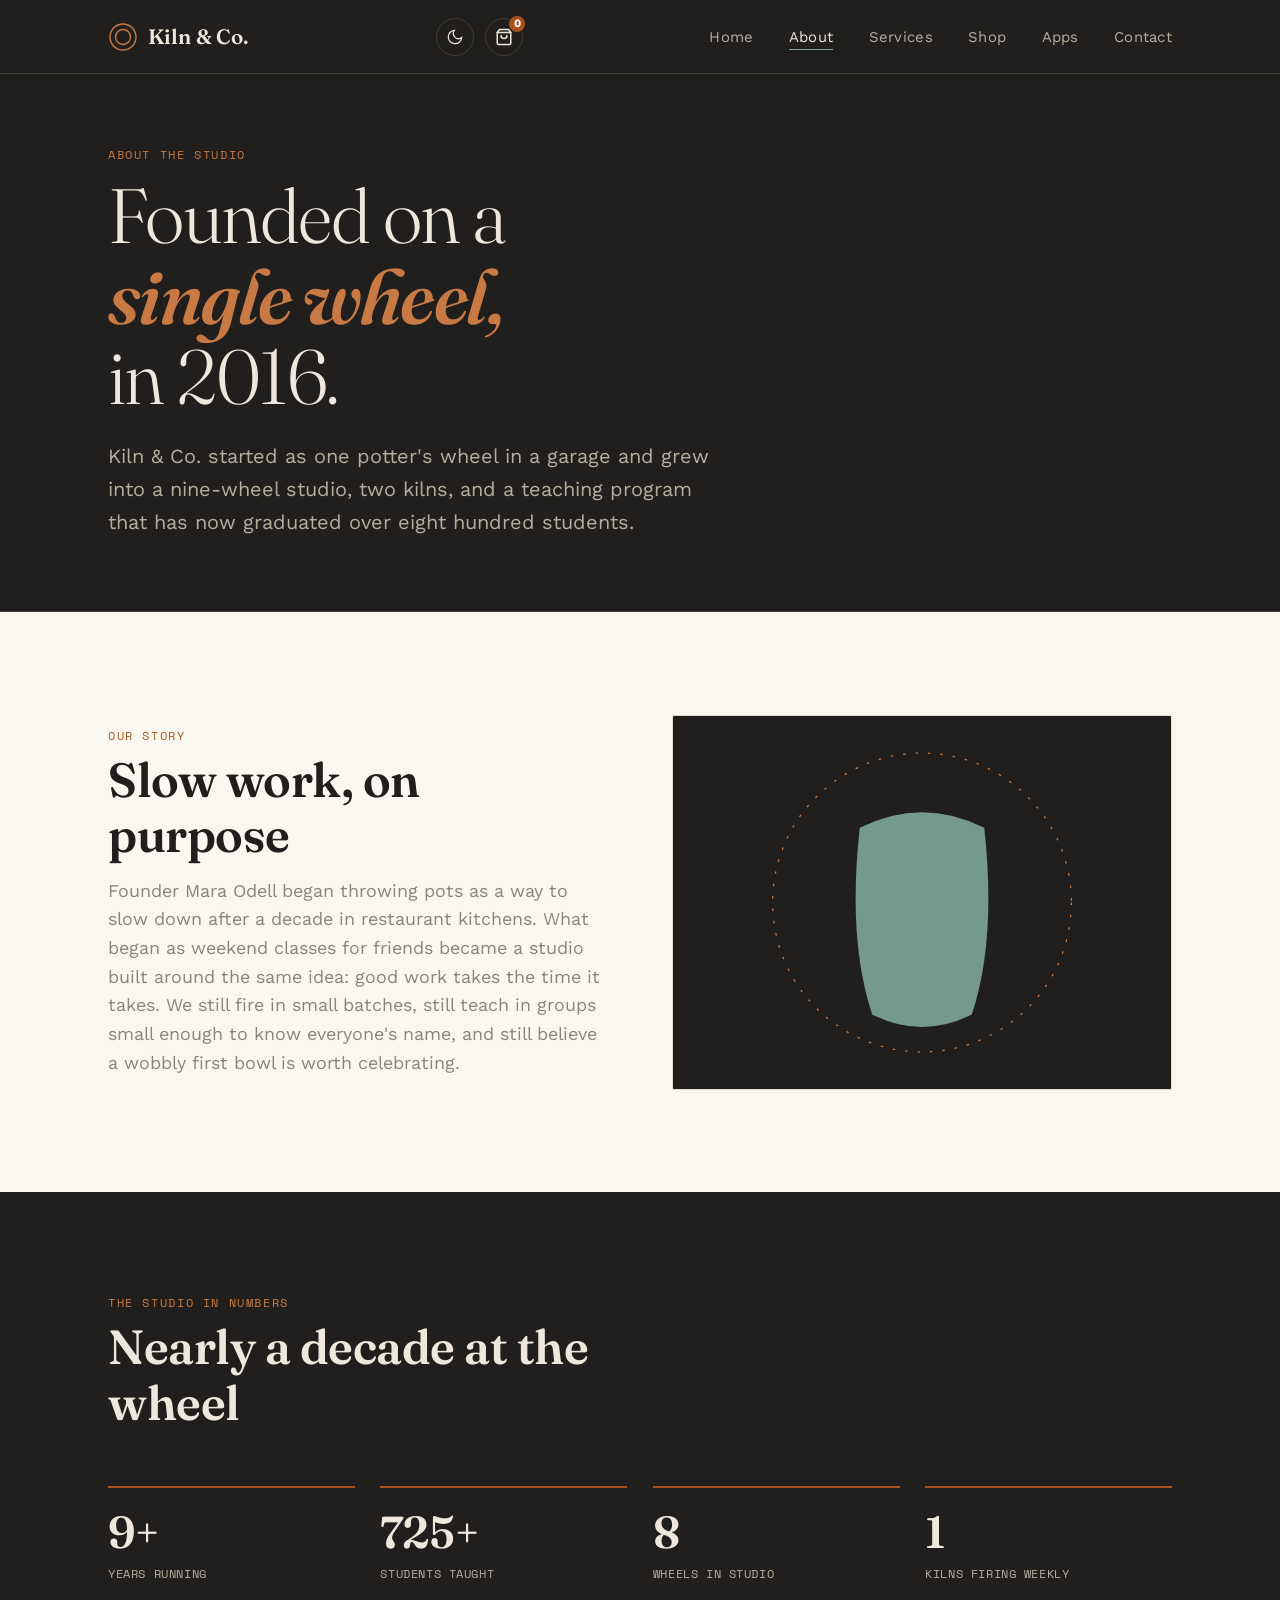
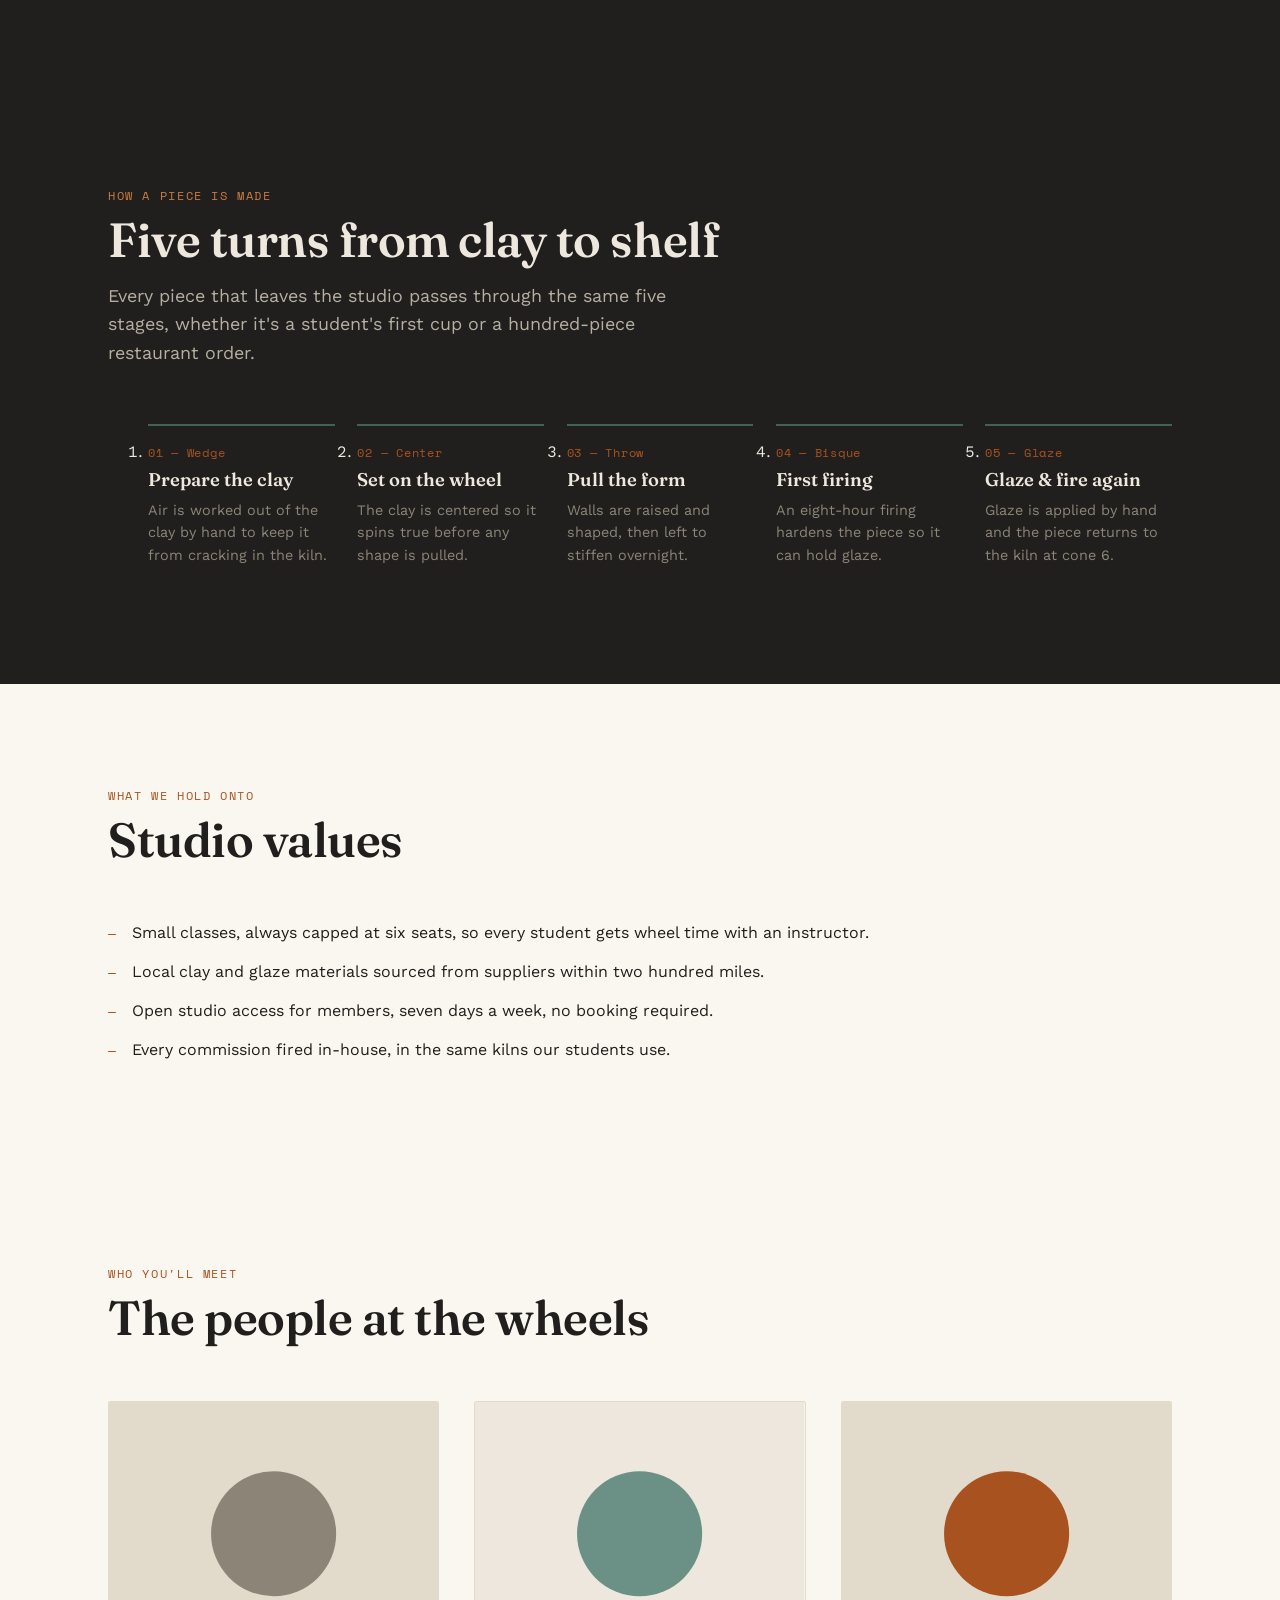
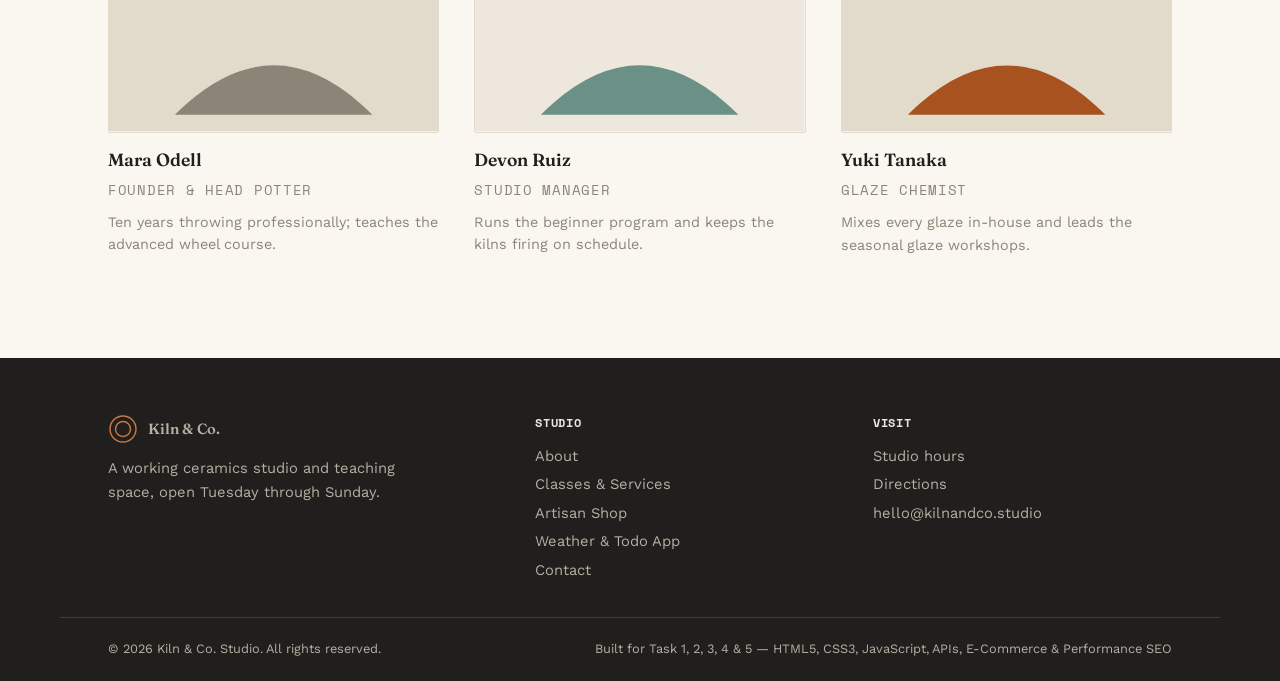
==== commit 3a8e31c8: "Task 5 complete: Capstone E-Commerce Artisan Store, Cart Drawer, Checkout System, SEO & Performance " ====
--- a/about.html
+++ b/about.html
@@ -33,6 +33,14 @@
       Kiln &amp; Co.
     </a>
     <div class="header-actions">
+      <button class="cart-toggle-btn" id="cart-toggle-btn" aria-label="View Shopping Cart" aria-haspopup="dialog">
+        <svg viewBox="0 0 24 24" fill="none" stroke="currentColor" stroke-width="2" stroke-linecap="round" stroke-linejoin="round">
+          <path d="M6 2L3 6v14a2 2 0 0 0 2 2h14a2 2 0 0 0 2-2V6l-3-4z"></path>
+          <line x1="3" y1="6" x2="21" y2="6"></line>
+          <path d="M16 10a4 4 0 0 1-8 0"></path>
+        </svg>
+        <span class="cart-badge" id="cart-badge-count">0</span>
+      </button>
       <button class="theme-toggle" aria-label="Toggle dark mode" aria-pressed="false">
         <svg class="icon-moon" viewBox="0 0 24 24"><path d="M21 12.79A9 9 0 1 1 11.21 3 7 7 0 0 0 21 12.79Z"/></svg>
         <svg class="icon-sun" viewBox="0 0 24 24"><circle cx="12" cy="12" r="4"/><path d="M12 2v2M12 20v2M4.93 4.93l1.41 1.41M17.66 17.66l1.41 1.41M2 12h2M20 12h2M4.93 19.07l1.41-1.41M17.66 6.34l1.41-1.41"/></svg>
@@ -46,6 +54,7 @@
         <li><a href="index.html">Home</a></li>
         <li><a href="about.html" aria-current="page">About</a></li>
         <li><a href="services.html">Services</a></li>
+        <li><a href="shop.html">Shop</a></li>
         <li><a href="apps.html">Apps</a></li>
         <li><a href="contact.html">Contact</a></li>
       </ul>
@@ -210,6 +219,7 @@
       <ul>
         <li><a href="about.html">About</a></li>
         <li><a href="services.html">Classes &amp; Services</a></li>
+        <li><a href="shop.html">Artisan Shop</a></li>
         <li><a href="apps.html">Weather &amp; Todo App</a></li>
         <li><a href="contact.html">Contact</a></li>
       </ul>
@@ -225,7 +235,7 @@
   </div>
   <div class="wrap footer-bottom">
     <span>© 2026 Kiln &amp; Co. Studio. All rights reserved.</span>
-    <span>Built for Task 1, 2, 3 &amp; 4 — HTML5, CSS3, JavaScript, APIs &amp; Performance SEO</span>
+    <span>Built for Task 1, 2, 3, 4 &amp; 5 — HTML5, CSS3, JavaScript, APIs, E-Commerce &amp; Performance SEO</span>
   </div>
 </footer>
 
@@ -236,6 +246,7 @@
 <script src="assets/js/utils.js"></script>
 <script src="assets/js/ui.js"></script>
 <script src="assets/js/api.js"></script>
+<script src="assets/js/shop.js"></script>
 <script src="assets/js/main.js"></script>
 </body>
 </html>
--- a/assets/css/style.css
+++ b/assets/css/style.css
@@ -7,4 +7,5 @@
 @import "header.css";
 @import "components.css";
 @import "apps.css";
+@import "shop.css";
 @import "footer.css";
